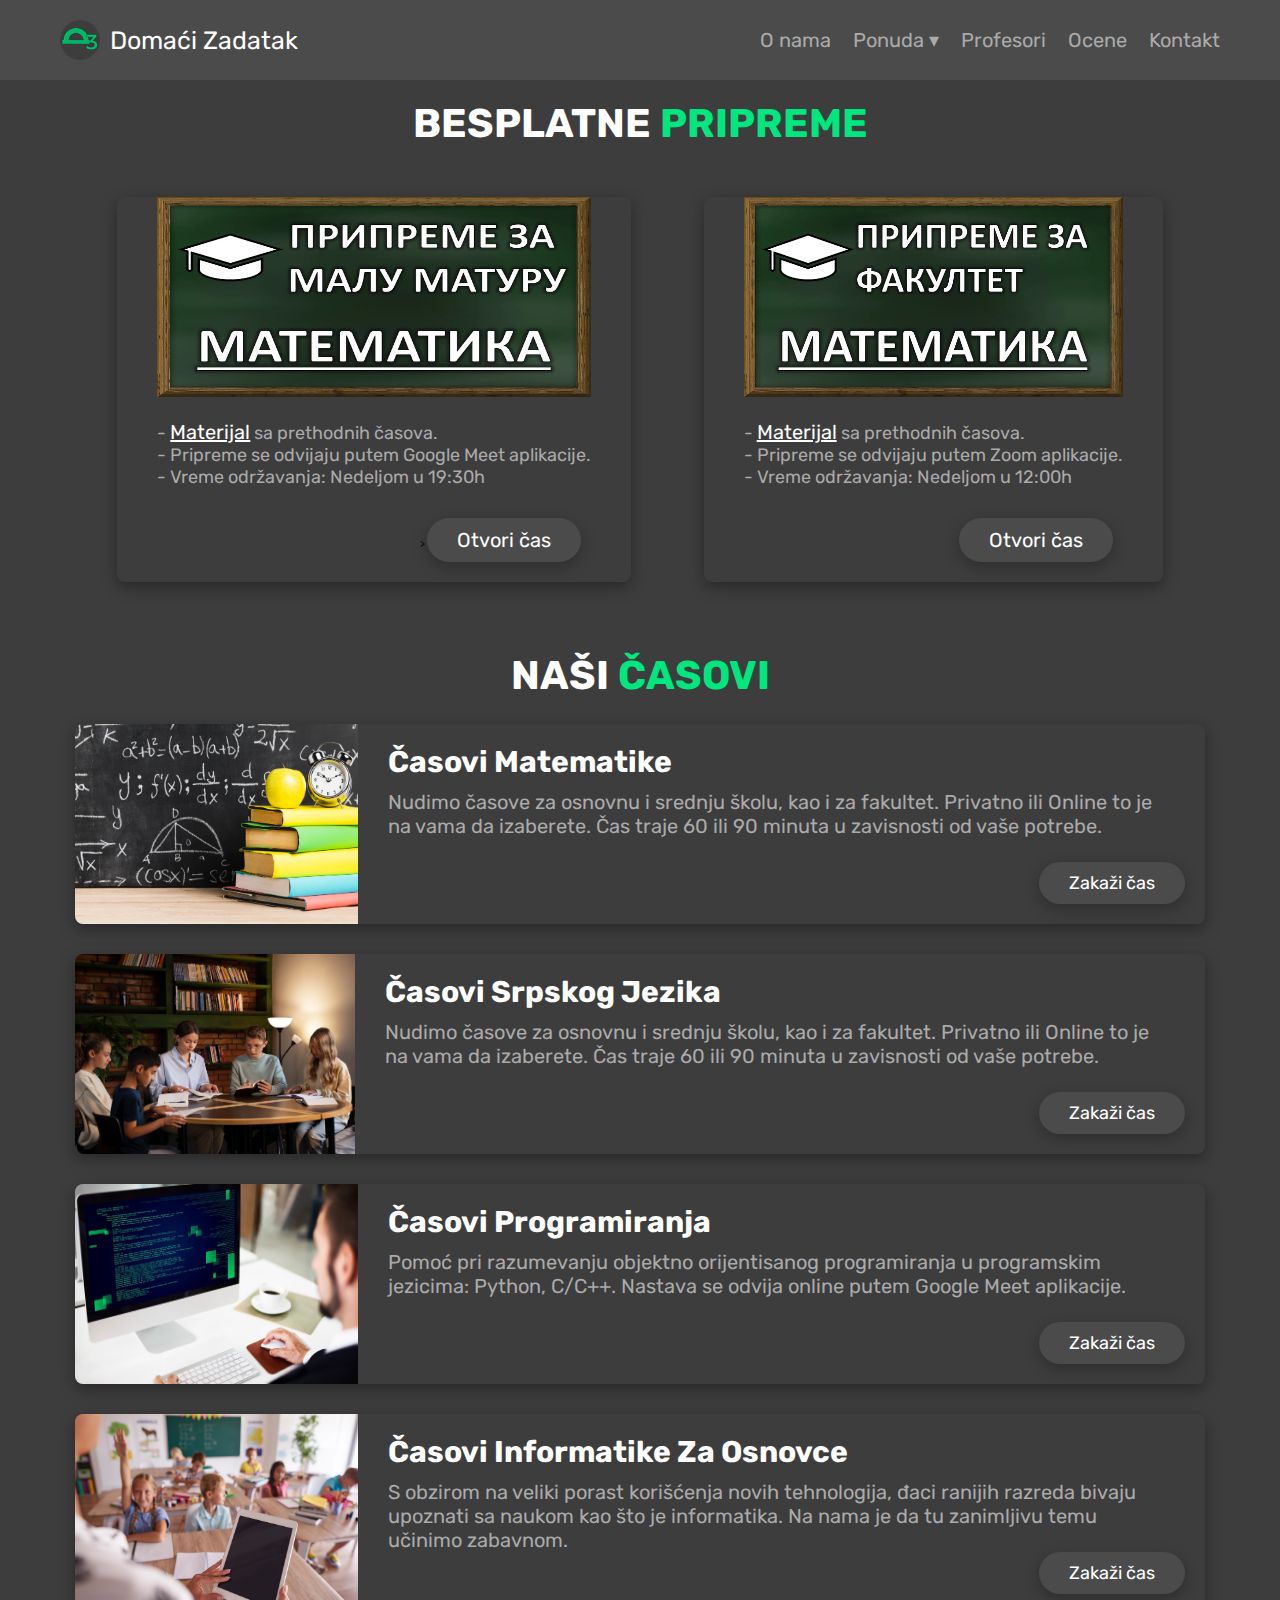
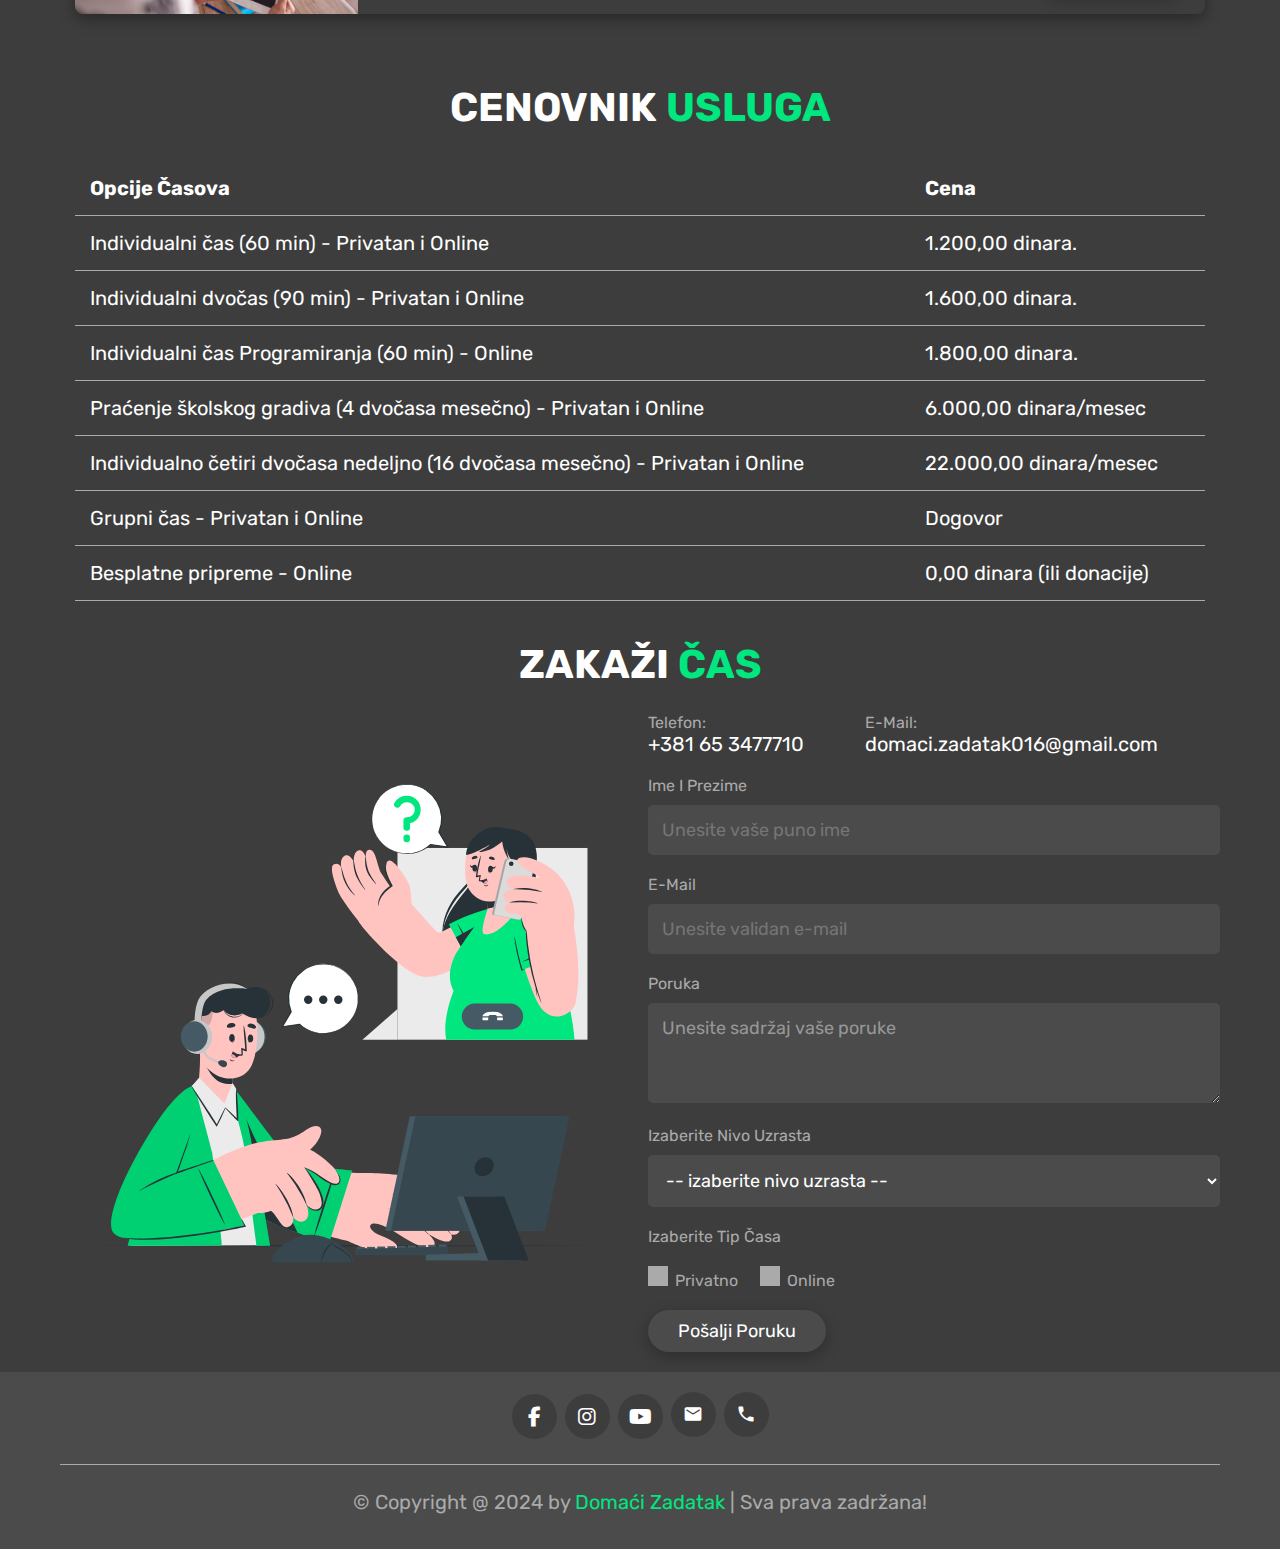
==== pages/courses.html @ 55e8c3d0 "css fixes" ====
<!DOCTYPE html>
<html lang="sr">
  <head>
    <meta http-equiv="X-UA-Compatible" content="IE=edge" />
    <meta charset="UTF-8" />
    <meta name="viewport" content="width=device-width, initial-scale=1.0" />
    <meta
      name="description"
      content="Internet stranica Domaci Zadatak za onlajn i privatne casove."
    />
    <title>Domaći Zadatak</title>

    <!-- swiper css link  -->
    <link
      rel="stylesheet"
      href="https://unpkg.com/swiper@8/swiper-bundle.min.css"
    />

    <!-- font awesome cdn link  -->
    <link
      rel="stylesheet"
      href="https://cdnjs.cloudflare.com/ajax/libs/font-awesome/6.1.1/css/all.min.css"
    />
    <link
      rel="stylesheet"
      href="https://fonts.googleapis.com/icon?family=Material+Icons"
    />

    <!-- custom css file link  -->
    <link rel="stylesheet" href="../css/style.css" />
    <link rel="stylesheet" href="../css/courses.css" />

    <link rel="icon" type="image/x-icon" href="../images/logo-small.png" />
    <link
      rel="shortcut icon"
      type="image/x-icon"
      href="../images/logo-small.png"
    />
    <!-- <meta name="google-site-verification" content="" /> -->
    <meta property="og:title" content="Domaci Zadatak" />
    <meta
      property="og:description"
      content="Internet stranica Domaci Zadatak za onlajn i privatne casove."
    />
    <meta property="og:image" content="../images/logo-small.png" />
    <meta property="og:type" content="website" />
  </head>
  <body>
    <!-- header section starts  -->

    <header class="header">
      <section class="flex">
        <a href="../index.html#home" class="logo-container">
          <img src="../images/logo-small.png" alt="logo" class="logo-image" />
          <span class="logo-text">Domaći Zadatak</span>
        </a>

        <nav class="navbar">
          <a href="../index.html#count">O nama</a>
          <div class="dropdown">
            <a href="javascript:void(0);" id="coursesDropdown" class="dropbtn"
              >Ponuda ▾</a
            >
            <div class="dropdown-content">
              <a href="#online-courses">Besplatne Pripreme</a>
              <a href="#classes">Časovi</a>
              <a href="#prices">Cenovnik</a>
              <a href="../index.html#courses">Usluge</a>
            </div>
          </div>
          <a href="../index.html#teachers">Profesori</a>
          <a href="../index.html#reviews">Ocene</a>
          <a href="#contact">Kontakt</a>
        </nav>

        <div id="menu-btn" class="fas fa-bars"></div>
      </section>
    </header>

    <!-- header section ends -->

    <section class="online-courses" id="online-courses">
      <h1 class="heading">besplatne <span>pripreme</span></h1>
      <div class="row">
        <div class="course">
          <img src="../images/MalaMatura-Matematika.webp" alt="Course 3" />
          <p class="course-description">
            -
            <a
              href="https://drive.google.com/drive/folders/1XejvyKMwtTOTBCeIyCP1ISAHvlrgRoYe"
              target="_blank"
              >Materijal</a
            >
            sa prethodnih časova.<br />
            - Pripreme se odvijaju putem Google Meet aplikacije. <br />
            - Vreme održavanja: Nedeljom u 19:30h
          </p>
          <div class="courseBtn">
            >
            <a
              href="https://meet.google.com/tkn-zvhr-byu"
              target="_blank"
              class="btn"
              >Otvori čas</a
            >
          </div>
        </div>
        <div class="course">
          <img src="../images/Prip-Mat.webp" alt="Course 2" />
          <p class="course-description">
            -
            <a
              href="https://drive.google.com/drive/folders/1qzrS9e7xkzWcD4H5pQMg1ieaDmD5D6mb?usp=sharing"
              target="_blank"
              >Materijal</a
            >
            sa prethodnih časova.<br />
            - Pripreme se odvijaju putem Zoom aplikacije. <br />
            - Vreme održavanja: Nedeljom u 12:00h
          </p>
          <div class="courseBtn">
            <a
              href="https://uni-wuppertal.zoom.us/j/63500427580?pwd=U01rUi9MU2dKeE5oNXMwUTlpMnFZQT09"
              target="_blank"
              class="btn"
              >Otvori čas</a
            >
          </div>
        </div>
      </div>
    </section>

    <!-- New section for classes with cards -->
    <section class="classes" id="classes">
      <h1 class="heading">Naši <span>Časovi</span></h1>

      <div class="card">
        <img src="../images/cas-matematika.webp" alt="Class Image 1" />
        <div class="card-content" id="cas-matematika">
          <h3>Časovi Matematike</h3>
          <p>
            Nudimo časove za osnovnu i srednju školu, kao i za fakultet.
            Privatno ili Online to je na vama da izaberete. Čas traje 60 ili 90
            minuta u zavisnosti od vaše potrebe.
          </p>
          <a href="#contact" class="btn">Zakaži čas</a>
        </div>
      </div>

      <div class="card">
        <img src="../images/cas-srpski.webp" alt="Class Image 2" />
        <div class="card-content" id="cas-srpski">
          <h3>Časovi Srpskog Jezika</h3>
          <p>
            Nudimo časove za osnovnu i srednju školu, kao i za fakultet.
            Privatno ili Online to je na vama da izaberete. Čas traje 60 ili 90
            minuta u zavisnosti od vaše potrebe.
          </p>
          <a href="#contact" class="btn">Zakaži čas</a>
        </div>
      </div>
      <div class="card">
        <img src="../images/cas-programiranje.webp" alt="Class Image 2" />
        <div class="card-content" id="cas-programiranje">
          <h3>Časovi Programiranja</h3>
          <p>
            Pomoć pri razumevanju objektno orijentisanog programiranja u
            programskim jezicima: Python, C/C++. Nastava se odvija online putem
            Google Meet aplikacije.
          </p>
          <a href="#contact" class="btn">Zakaži čas</a>
        </div>
      </div>
      <div class="card">
        <img src="../images/cas-informatika.webp" alt="Class Image 2" />
        <div class="card-content" id="cas-informatika">
          <h3>Časovi Informatike za osnovce</h3>
          <p>
            S obzirom na veliki porast korišćenja novih tehnologija, đaci
            ranijih razreda bivaju upoznati sa naukom kao što je informatika. Na
            nama je da tu zanimljivu temu učinimo zabavnom.
          </p>
          <a href="#contact" class="btn">Zakaži čas</a>
        </div>
      </div>
    </section>
    <!-- classes sections ends  -->

    <!-- pricess sections starts  -->
    <section class="prices" id="prices">
      <h1 class="heading">Cenovnik <span>Usluga</span></h1>
      <table class="price-table">
        <tr class="header-row">
          <th>Opcije Časova</th>
          <th>Cena</th>
        </tr>
        <tr>
          <td>Individualni čas (60 min) - Privatan i Online</td>
          <td>1.200,00 dinara.</td>
        </tr>
        <tr>
          <td>Individualni dvočas (90 min) - Privatan i Online</td>
          <td>1.600,00 dinara.</td>
        </tr>
        <tr>
          <td>Individualni čas Programiranja (60 min) - Online</td>
          <td>1.800,00 dinara.</td>
        </tr>
        <tr>
          <td>
            Praćenje školskog gradiva (4 dvočasa mesečno) - Privatan i Online
          </td>
          <td>6.000,00 dinara/mesec</td>
        </tr>
        <tr>
          <td>
            Individualno četiri dvočasa nedeljno (16 dvočasa mesečno) - Privatan
            i Online
          </td>
          <td>22.000,00 dinara/mesec</td>
        </tr>
        <tr>
          <td>Grupni čas - Privatan i Online</td>
          <td>Dogovor</td>
        </tr>
        <tr>
          <td>Besplatne pripreme - Online</td>
          <td>0,00 dinara (ili donacije)</td>
        </tr>
      </table>
    </section>
    <!-- pricess sections ends  -->

    <!-- contact section starts  -->
    <section class="contact" id="contact">
      <h1 class="heading">zakaži <span> čas</span></h1>

      <div class="row">
        <div class="image">
          <img src="../images/contact-img.svg" alt="" />
        </div>

        <form name="contact" method="POST" data-netlify="true" action="success">
          <div class="contact-info">
            <p class="contact-detail">Telefon: <span>+381 65 3477710</span></p>
            <p class="contact-detail">
              E-mail: <span>domaci.zadatak016@gmail.com</span>
            </p>
          </div>
          <input type="hidden" name="form-name" value="contact" />
          <span>Ime i Prezime</span>
          <input
            type="text"
            required
            placeholder="Unesite vaše puno ime"
            maxlength="50"
            name="name"
            class="box"
          />
          <span>E-mail</span>
          <input
            type="email"
            required
            placeholder="Unesite validan e-mail"
            maxlength="50"
            name="email"
            class="box"
          />
          <span>Poruka</span>
          <textarea
            name="message"
            required
            placeholder="Unesite sadržaj vaše poruke"
          ></textarea>
          <span>izaberite nivo uzrasta</span>
          <select name="courses" class="box" required>
            <option value="" disabled selected>
              -- izaberite nivo uzrasta --
            </option>
            <option value="osnovna škola">Osnovna Škola</option>
            <option value="srednja škola">Srednja Škola</option>
            <option value="fakultet">Fakultet</option>
          </select>
          <span>Izaberite tip časa</span>
          <div class="radio">
            <input type="radio" name="gender" value="male" id="male" />
            <label for="male">privatno</label>
            <input type="radio" name="gender" value="female" id="female" />
            <label for="female">online</label>
          </div>
          <input type="submit" value="Pošalji Poruku" class="btn" name="send" />
          <!-- <input type="hidden" name="form-name" value="contact"> -->
        </form>
      </div>
    </section>

    <!-- contact section ends -->

    <!-- footer section starts  -->

    <footer class="footer">
      <section>
        <div class="share">
          <a
            href="https://www.facebook.com/domaci.zadatak016"
            target="_blank"
            class="fab fa-facebook-f"
            title="Facebook"
          ></a>
          <a
            href="https://www.instagram.com/domaci.zadatak016/"
            target="_blank"
            class="fab fa-instagram"
            title="Instagram"
          ></a>
          <a
            href="https://www.youtube.com/channel/UCjykM4fRlxevw76npUvLxVQ"
            target="_blank"
            class="fab fa-youtube"
            title="YouTube"
          ></a>
          <a
            href="mailto:domaci.zadatak016@gmail.com"
            class="material-icons"
            title="Email"
            >mail</a
          >
          <a href="tel:+381653477710" class="material-icons" title="Phone"
            >phone</a
          >
        </div>

        <div class="credit">
          &copy; Copyright @ 2024 by <span>Domaći Zadatak</span> | Sva prava
          zadržana!
        </div>
        <a href="#" class="gotop"
          ><img src="../images/arrow-up.svg" alt=""
        /></a>
      </section>
    </footer>

    <!-- footer section ends -->

    <!-- swiper js link  -->
    <script src="https://unpkg.com/swiper@8/swiper-bundle.min.js"></script>

    <!-- custom js file link  -->
    <script src="../js/script.js"></script>
    <script>
      function submitForm(event) {
        // You can add any custom validation or handling here
        // Make sure to prevent the default form submission
        event.preventDefault();
        // The form will be submitted automatically by Netlify
      }
    </script>
  </body>
</html>
---- css/style.css ----
@import url("https://fonts.googleapis.com/css2?family=Rubik:wght@300;400;500;600&display=swap");

:root {
  --green: #00e77f;
  --white: #fff;
  --light-white: #aaa;
  --black: #3d3d3d;
  --light-bg: #4b4b4b;
}

* {
  font-family: "Rubik", sans-serif;
  margin: 0;
  padding: 0;
  box-sizing: border-box;
  outline: none;
  border: none;
  text-decoration: none;
  transition: 0.2s linear;
  text-transform: capitalize;
}

*::selection {
  background-color: var(--white);
  color: var(--black);
}

html {
  font-size: 62.5%;
  overflow-x: hidden;
  scroll-behavior: smooth;
  scroll-padding-top: 8rem;
}

::-webkit-scrollbar {
  height: 0.5rem;
  width: 1rem;
}

::-webkit-scrollbar-track {
  background-color: transparent;
}

::-webkit-scrollbar-thumb {
  background-color: var(--green);
  border-radius: 5rem;
}

body {
  background-color: var(--black);
}

section {
  max-width: 1200px;
  margin: 0 auto;
  padding: 2rem;
}

.btn {
  box-shadow: rgba(0, 0, 0, 0.25) 0px 5px 15px;

  display: inline-block;
  margin-top: 1rem;
  border-radius: 5rem;
  background-color: var(--light-bg);
  cursor: pointer;
  color: var(--white);
  font-size: 1.8rem;
  padding: 1rem 3rem;
  text-transform: none;
  /* text-decoration: underline; */
}

.btn:hover {
  background-color: var(--white);
  color: var(--black);
}

.heading {
  margin-bottom: 2.5rem;
  text-align: center;
  font-size: 4rem;
  color: var(--white);
  text-transform: uppercase;
}

.heading span {
  color: var(--green);
  text-transform: uppercase;
}

.header {
  position: fixed;
  top: 0;
  left: 0;
  right: 0;
  z-index: 1000;
  background-color: var(--light-bg);
}

.header .flex {
  position: relative;
  display: flex;
  align-items: center;
  justify-content: space-between;
}

.header .flex .logo {
  font-size: 2.5rem;
  color: var(--white);
}

.header .flex .navbar a {
  margin-left: 2rem;
  color: var(--light-white);
  font-size: 2rem;
  text-transform: none;
}

.header .flex .navbar a:hover {
  color: var(--green);
}

#menu-btn {
  cursor: pointer;
  color: var(--white);
  font-size: 2.5rem;
  display: none;
}

.home {
  margin-top: 6rem;
}

.home .row {
  display: flex;
  align-items: center;
  flex-wrap: wrap-reverse;
  gap: 1.5rem;
}

.home .row .content {
  flex: 1 1 40rem;
  text-align: center;
}

.home .row .image {
  flex: 1 1 40rem;
}

.home .row .image img {
  width: 100%;
}

.home .row .content h3 {
  margin-bottom: 1rem;
  font-size: 8rem;
  color: var(--white);
  line-height: 1;
  text-transform: none;
}

.home .row .content h3 span {
  color: var(--green);
  font-size: 6rem;
  display: block;
  text-transform: none;
}
.home .row .contact a {
  text-transform: none;
}

.count .box-container {
  display: grid;
  grid-template-columns: repeat(auto-fit, minmax(27rem, 1fr));
  gap: 1.5rem;
  align-items: flex-start;
}

.count .box-container .box {
  background-color: var(--light-bg);
  border-radius: 0.5rem;
  padding: 2rem;
  display: flex;
  align-items: center;
  justify-content: center;
  gap: 2.5rem;
}

.count .box-container .box i {
  font-size: 5rem;
  color: var(--green);
}

.count .box-container .box .content h3 {
  font-size: 2rem;
  color: var(--white);
  margin-bottom: 0.5rem;
}

.count .box-container .box .content p {
  font-size: 1.6rem;
  color: var(--light-white);
}

.about .row {
  display: flex;
  align-items: center;
  gap: 1.5rem;
  flex-wrap: wrap;
}

.about .row .image {
  flex: 1 1 40rem;
}

.about .row .image img {
  width: 100%;
}

.about .row .content {
  text-align: left;
  flex: 1 1 40rem;
}

.about .row .content h3 {
  font-size: 3.5rem;
  color: var(--white);
  /* color: #00E77F; */
  text-transform: none;
}

.about .row .content p {
  padding: 1rem 0;
  line-height: 2;
  font-size: 1.8rem;
  color: var(--light-white);
  /* color: white; */
  text-transform: none;
  text-align: justify;
}

.courses .slide {
  background-color: var(--light-bg);
  border-radius: 0.5rem;
  text-align: center;
  padding: 2rem;
  margin-bottom: 4rem;
  user-select: none;
}

.courses .slide img {
  height: 25rem;
  width: 100%;
}

.courses .slide h3 {
  margin: 1.5rem 0;
  font-size: 2rem;
  color: var(--white);
  text-decoration: underline;
}
.courses .slide h3 a {
  color: white;
}
.courses .slide p {
  line-height: 2;
  font-size: 1.6rem;
  color: var(--light-white);
  text-transform: none;
}

.swiper-pagination-bullet {
  background-color: var(--white);
}

.swiper-pagination-bullet-active {
  background-color: var(--green);
}
[role="group"] {
  height: auto;
}
.teachers .slide {
  position: relative;
  overflow: hidden;
  margin-bottom: 4rem;
  user-select: none;
}

.teachers .slide img {
  height: 100%;
  width: 100%;
  object-fit: cover;
  border-radius: 0.5rem;
}

.teachers .slide h3 {
  margin-top: 1.5rem;
  font-size: 2rem;
  text-align: center;
  color: var(--white);
}

.teachers .slide .share {
  position: absolute;
  top: 1rem;
  left: -10rem;
}

.teachers .slide:hover .share {
  left: 2rem;
}

.teachers .slide .share a {
  display: block;
  margin-top: 1rem;
  height: 4.5rem;
  width: 4.5rem;
  line-height: 4.5rem;
  border-radius: 0.5rem;
  background-color: var(--white);
  color: var(--black);
  text-align: center;
  font-size: 2rem;
}

.teachers .slide .share a:hover {
  background-color: var(--green);
  color: var(--white);
}

.reviews-slider .slide {
  border-radius: 0.5rem;
  background-color: var(--light-bg);
  padding: 2rem;
  margin-bottom: 4rem;
  user-select: none;
}

.reviews-slider .slide p {
  line-height: 2;
  font-size: 1.6rem;
  color: var(--light-white);
  text-transform: none;
  height: 150px;
}

.reviews-slider .slide .user {
  display: flex;
  align-items: center;
  gap: 1.5rem;
  margin-top: 1.5rem;
}

.reviews-slider .slide .user img {
  height: 7rem;
  width: 7rem;
  border-radius: 50%;
  object-fit: cover;
}

.reviews-slider .slide .user h3 {
  font-size: 2rem;
  color: var(--white);
  margin-bottom: 0.7rem;
}

.reviews-slider .slide .user .stars i {
  font-size: 1.5rem;
  color: var(--green);
}

.contact .row {
  display: flex;
  align-items: center;
  flex-wrap: wrap;
  gap: 1.5rem;
}
.contact .row .image {
  flex: 1 1 40rem;
}
.contact .row .image img {
  width: 100%;
}
.contact .row form {
  flex: 1 1 40rem;
}
.contact .row form .box {
  width: 100%;
  margin-top: 1rem;
  margin-bottom: 2rem;
  border-radius: 0.5rem;
  background-color: var(--light-bg);
  font-size: 1.8rem;
  color: var(--white);
  padding: 1.4rem;
  text-transform: none;
}
.contact .row form textarea {
  width: 100%;
  margin-top: 1rem;
  margin-bottom: 2rem;
  border-radius: 0.5rem;
  background-color: var(--light-bg);
  font-size: 1.8rem;
  color: var(--white);
  padding: 1.4rem;
  text-transform: none;
  resize: vertical; /* Allow vertical resizing */
  min-height: 100px; /* Set a minimum height */
}
.contact .row form textarea::placeholder {
  color: var(--light-white);
  opacity: 0.8;
}
.contact .row form span {
  font-size: 1.6rem;
  color: var(--light-white);
}
.contact .row form .radio {
  margin-top: 2rem;
  margin-bottom: 1rem;
}
.contact .row form .radio label {
  font-size: 1.6rem;
  color: var(--light-white);
  margin-left: 0.5rem;
  cursor: pointer;
}
.contact .row form .radio #female {
  margin-left: 2rem;
}
.contact .row form .radio input {
  appearance: none;
  height: 2rem;
  width: 2rem;
  background-color: var(--light-white);
  cursor: pointer;
}
.contact .row form .radio input:checked {
  background-color: var(--green);
  border-radius: 5rem;
}
.contact .row form .radio #male:checked ~ label[for="male"] {
  color: var(--green);
}
.contact .row form .radio #female:checked ~ label[for="female"] {
  color: var(--green);
}

.contact .contact-info {
  display: flex;
  padding-bottom: 20px;
}
.contact .contact-info p {
  flex: 1 1 auto;
  margin: 0;
  color: var(--light-white);
  font-size: 1.6rem;
}
.contact .contact-info p span {
  display: block;
  text-transform: none;
  color: white;
  font-size: 2rem;
}

.dropdown {
  display: inline-block;
  position: relative;
}

.dropdown-content {
  display: none;
  position: absolute;
  min-width: 244px;
  box-shadow: 0px 8px 16px 0px rgba(0, 0, 0, 0.2);
  z-index: 10;
  background-color: var(--light-bg);
  bottom: -219px;
}
.dropdown-content a {
  color: black;
  padding: 12px 16px;
  text-decoration: none;
  display: block;
}
.dropdown:hover .dropdown-content {
  display: block;
}
.dropdown-content a:hover {
  background-color: #f1f1f1;
}

.logo-container {
  display: flex;
  align-items: center;
}

.logo-image {
  width: 40px;
  height: 40px;
  margin-right: 10px;
}

.logo-text {
  font-size: 2.5rem;
  color: var(--white);
  text-decoration: none;
}

.footer {
  background-color: var(--light-bg);
  text-align: center;
}

.footer .share a {
  margin: 0 0.3rem;
  height: 4.5rem;
  width: 4.5rem;
  line-height: 4.5rem;
  border-radius: 50%;
  font-size: 2rem;
  color: var(--white);
  background-color: var(--black);
}

.footer .share a:hover {
  background-color: var(--green);
}

.footer .credit {
  margin-top: 2.5rem;
  padding: 1.5rem;
  padding-top: 2.5rem;
  border-top: 0.1rem solid var(--light-white);
  font-size: 2rem;
  color: var(--light-white);
  text-transform: none;
}

.footer .credit span {
  color: var(--green);
}

.gotop {
  position: fixed;
  bottom: 24px;
  right: 10px;
  height: 4rem;
  width: 4rem;
  line-height: 1.9rem;
  border-radius: 5rem;
  background-color: var(--light-bg);
  text-align: center;
  display: none;
}
.gotop img {
  height: 3.5rem;
  width: 3rem;
  object-fit: cover;
  filter: invert(1);
}
.gotop.active {
  display: block;
}
.gotop:hover {
  background-color: var(--black);
  color: var(--white);
}

.thank-you {
  text-align: center;
  text-transform: none;
}

.thank-you h1 {
  margin-top: 100px;
  font-size: 5em;
  color: white;
}
.thank-you p {
  margin-bottom: 50px;
  font-size: 3em;
  color: var(--light-white);
  text-transform: none;
}

.thank-you .btn a {
  display: inline-block;
  text-decoration: underline;
  border-radius: 5px;
  font-size: 3rem;
  text-align: center;
  /* Additional styles for the button if necessary */
}
@media screen and (max-width: 1024px) {
  .reviews-slider .slide p {
    height: 150px;
  }
  .teachers .swiper-pagination {
    display: block;
  }
  .header .flex .navbar {
    position: absolute;
    top: 0;
    left: 0;
    right: 0;
    background-color: var(--light-bg);
  }
  .header .flex .navbar.active {
    clip-path: polygon(0 0, 100% 0, 100% 100%, 0 100%);
  }
  .header .flex .navbar a {
    display: block;
    margin: 1rem 2rem;
  }
}
.dropdown-content a {
  margin-left: 0 !important;
}

/* media queries  */

@media (max-width: 991px) {
  html {
    font-size: 55%;
  }

  .home .row .content h3 {
    font-size: 8rem;
  }
}

@media (max-width: 768px) {
  .reviews-slider .slide p {
    height: 110px;
  }
  #menu-btn {
    display: inline-block;
  }

  #menu-btn.fa-times {
    transform: rotate(180deg);
  }

  .header .flex .navbar {
    position: absolute;
    top: 99%;
    left: 0;
    right: 0;
    border-top: 0.1rem solid var(--light-white);
    border-bottom: 0.1rem solid var(--light-white);
    background-color: var(--light-bg);
    clip-path: polygon(0 0, 100% 0, 100% 0, 0 0);
  }

  .header .flex .navbar.active {
    clip-path: polygon(0 0, 100% 0, 100% 100%, 0 100%);
  }

  /* .header .flex .navbar a{
      display: block;
      margin:2rem;
   } */
  .header .flex .navbar a {
    display: block;
    margin: 1rem 2rem;
  }
  .home .row .content h3 {
    font-size: 6rem;
  }
  .home .row .content h3 span {
    font-size: 5rem;
  }
  .contact .contact-info p span {
    font-size: 1.6rem;
  }
  .gotop {
    position: fixed;
    bottom: 20px;
    right: 10px;
    height: 2rem;
    width: 2rem;
    line-height: 1.9rem;
    border-radius: 5rem;
    background-color: var(--light-bg);
    text-align: center;
    display: none;
  }
  .gotop img {
    height: 1.5rem;
    width: 1rem;
    object-fit: cover;
    filter: invert(1);
  }
}

@media (max-width: 450px) {
  .reviews-slider .slide p {
    height: 90px;
  }
  html {
    font-size: 50%;
  }

  .home .row .content h3 {
    font-size: 5rem;
  }

  .heading {
    font-size: 3rem;
  }
}
---- css/courses.css ----
/* online courses section styles */
.online-courses {
  padding-top: 100px;
  padding-left: 20px;
  padding-right: 20px;
}

.online-courses .heading {
  text-align: center;
  margin-bottom: 50px;
}

.online-courses .row {
  justify-content: space-evenly;
  display: flex;
  align-items: center;
  gap: 1.5rem;
  flex-wrap: wrap-reverse;
}

.online-courses .course {
  margin-bottom: 30px;
  padding-left: 40px;
  padding-right: 40px;
  box-shadow: rgba(0, 0, 0, 0.35) 0px 5px 15px;
  border-radius: 8px;
  overflow: hidden;
  background-color: var(--black);
  text-align: center;
}
.online-courses .course .courseBtn {
  width: 100%;
  text-align: right;
  padding-right: 10px;
  margin-bottom: 10px;
}
.online-courses .course .courseBtn a {
  box-shadow: rgba(0, 0, 0, 0.25) 0px 5px 15px;
}

/* .online-courses .course h3{
   margin-bottom: 1rem;
   margin-top: 1rem;
   font-size: 3.5rem;
   color:var(--white);
   line-height: 1;
   text-transform: none;
   text-align: center;
}
.online-courses .course h3 span{
   display: block;
   color:var(--green);
   text-transform: none;
} */
.online-courses .course img {
  width: 100%;
  height: 200px;
}

.online-courses .course p {
  margin-top: 20px;
  margin-bottom: 20px;
  margin-left: 0;
  margin-right: 0;
  font-size: 1.8rem;
  text-align: left;
  color: var(--light-white);
  text-transform: none;
}
.online-courses .course p a {
  text-decoration: underline;
  color: white;
}
.online-courses .course a {
  margin-bottom: 10px;
  font-size: 2rem;
}

.classes {
  padding-top: 2rem;
  padding-left: 35px;
  padding-right: 35px;
}
.classes .card {
  display: flex;
  margin-bottom: 30px;
  box-shadow: rgba(0, 0, 0, 0.35) 0px 5px 15px;
  border-radius: 8px;
  overflow: hidden;
  background-color: var(--black);
  position: relative;
}
.classes img {
  width: 25%;
  height: 200px;
}
.classes .card-content {
  padding: 20px;
  display: flex;
  flex-direction: column;
  justify-content: space-between;
}
.classes .card-content h3 {
  color: var(--white);
  font-size: 3rem;
  margin-left: 1rem;
}
.classes .card-content p {
  margin-top: 10px;
  margin-right: 1rem;
  margin-left: 1rem;
  color: var(--light-white);
  font-size: 2rem;
  text-align: left;
  text-transform: none;
}
.classes .card-content .btn {
  box-shadow: rgba(0, 0, 0, 0.25) 0px 5px 15px;
  margin-top: auto; /* Adjust this line to make the button appear at the bottom */
  align-self: flex-end;
}

/* Styles for the new prices section */
.prices {
  padding-top: 2rem;
  padding-left: 35px;
  padding-right: 35px;
}
.price-table {
  font-size: 14px;
  width: 100%;
  border-collapse: collapse;
  margin-top: 30px;
  font-size: 2rem;
}
.price-table th {
  padding: 15px;
  color: var(--white);
  background-color: var(--black);
  text-align: left;
  text-transform: none;
}
.price-table tr {
  border-bottom: 1px solid var(--light-white);
  text-transform: none;
  text-transform: none;
}
.price-table td {
  padding: 15px;
  color: var(--white);
  text-align: left;
  text-transform: none;
}
.price-table td:nth-child(odd) {
  background-color: var(--black);
}
@media (max-width: 480px) {
  p {
    font-size: 14px !important;
  }
  .classes .card {
    display: block;
  }
  .classes .card img {
    width: 100%;
  }
  .classes .card .card-content {
    margin-top: 20px;
  }
  .classes .card .card-content p {
    margin-bottom: 12px;
  }
  .online-courses .row .course {
    padding: 0px;
    width: 100%;
  }
  .online-courses .row .course img {
    width: 100%;
  }
  .online-courses .row .course .course-description {
    padding: 0px 20px;
  }
}

/* Media query for responsiveness */
@media (max-width: 768px) {
  .online-courses .course {
    width: 90%;
  }
  .online-courses .course img {
    width: 400px;
  }
}
//Media query for phones
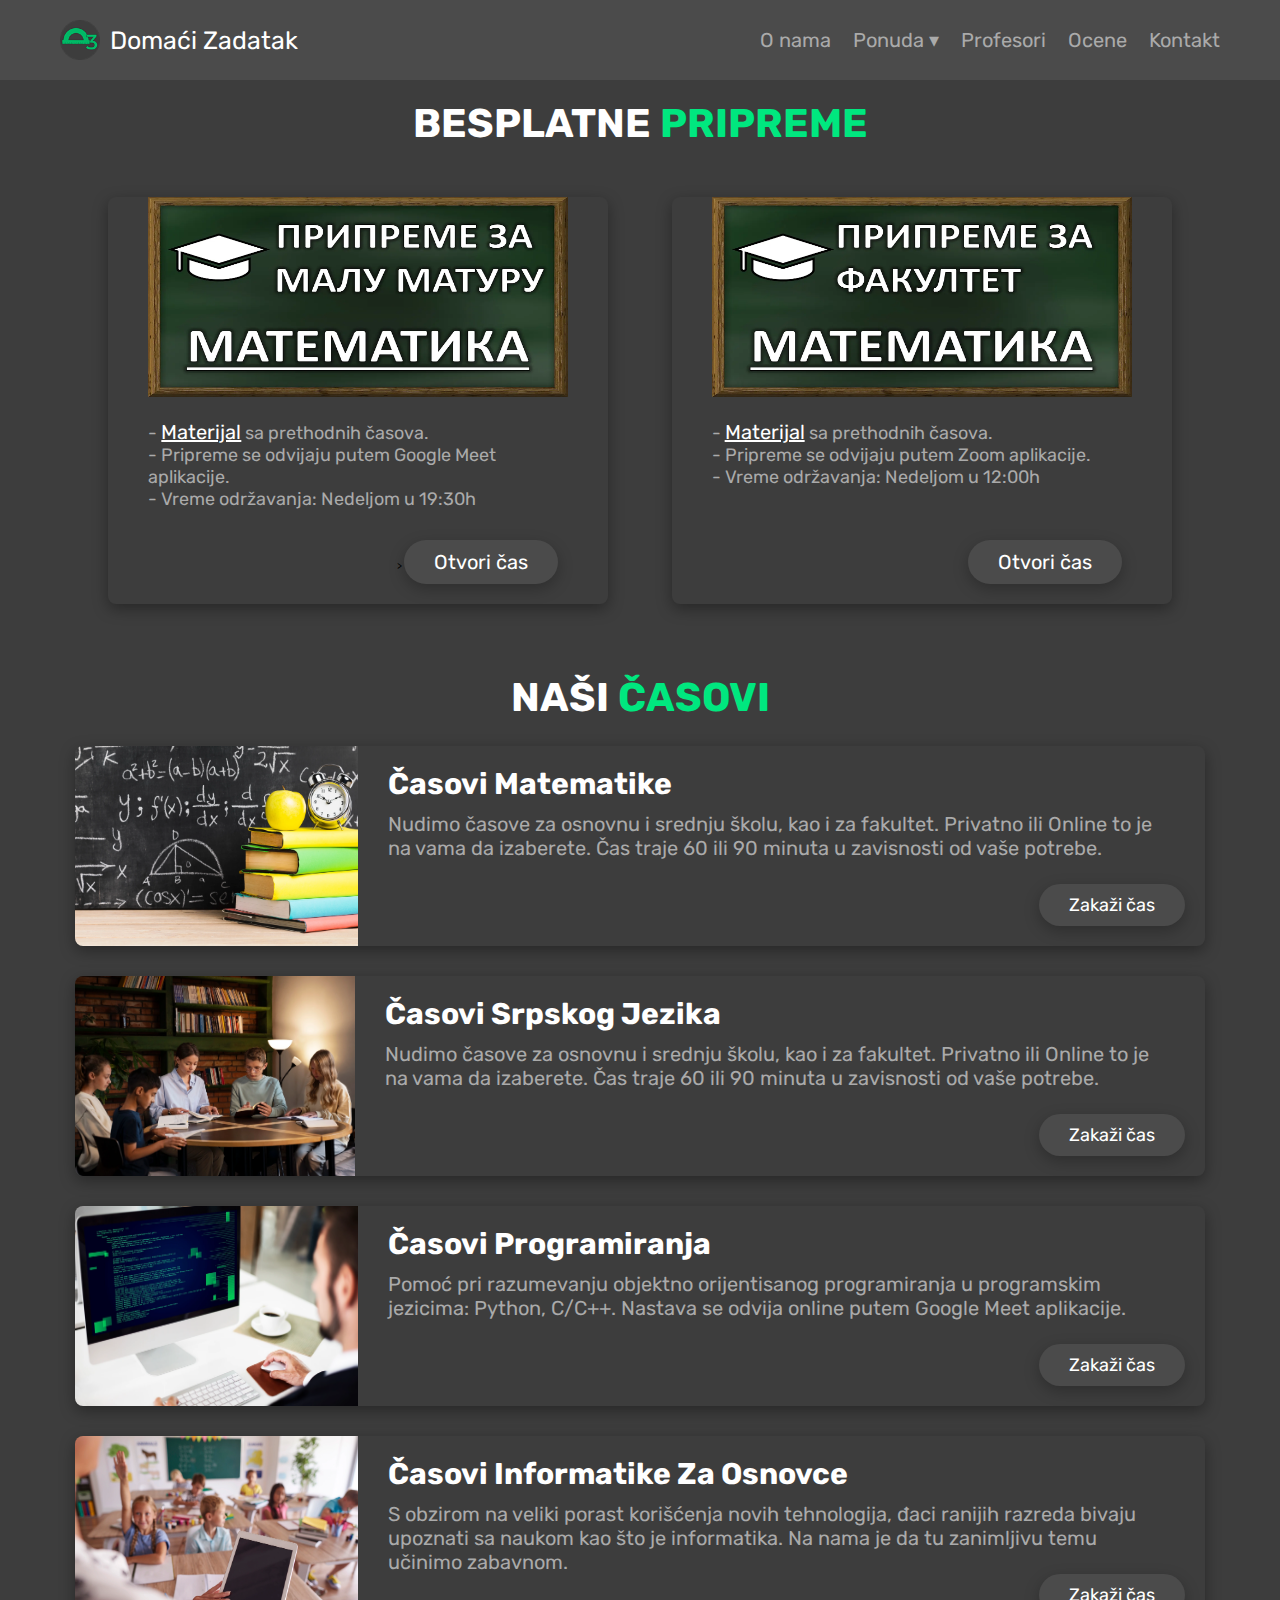
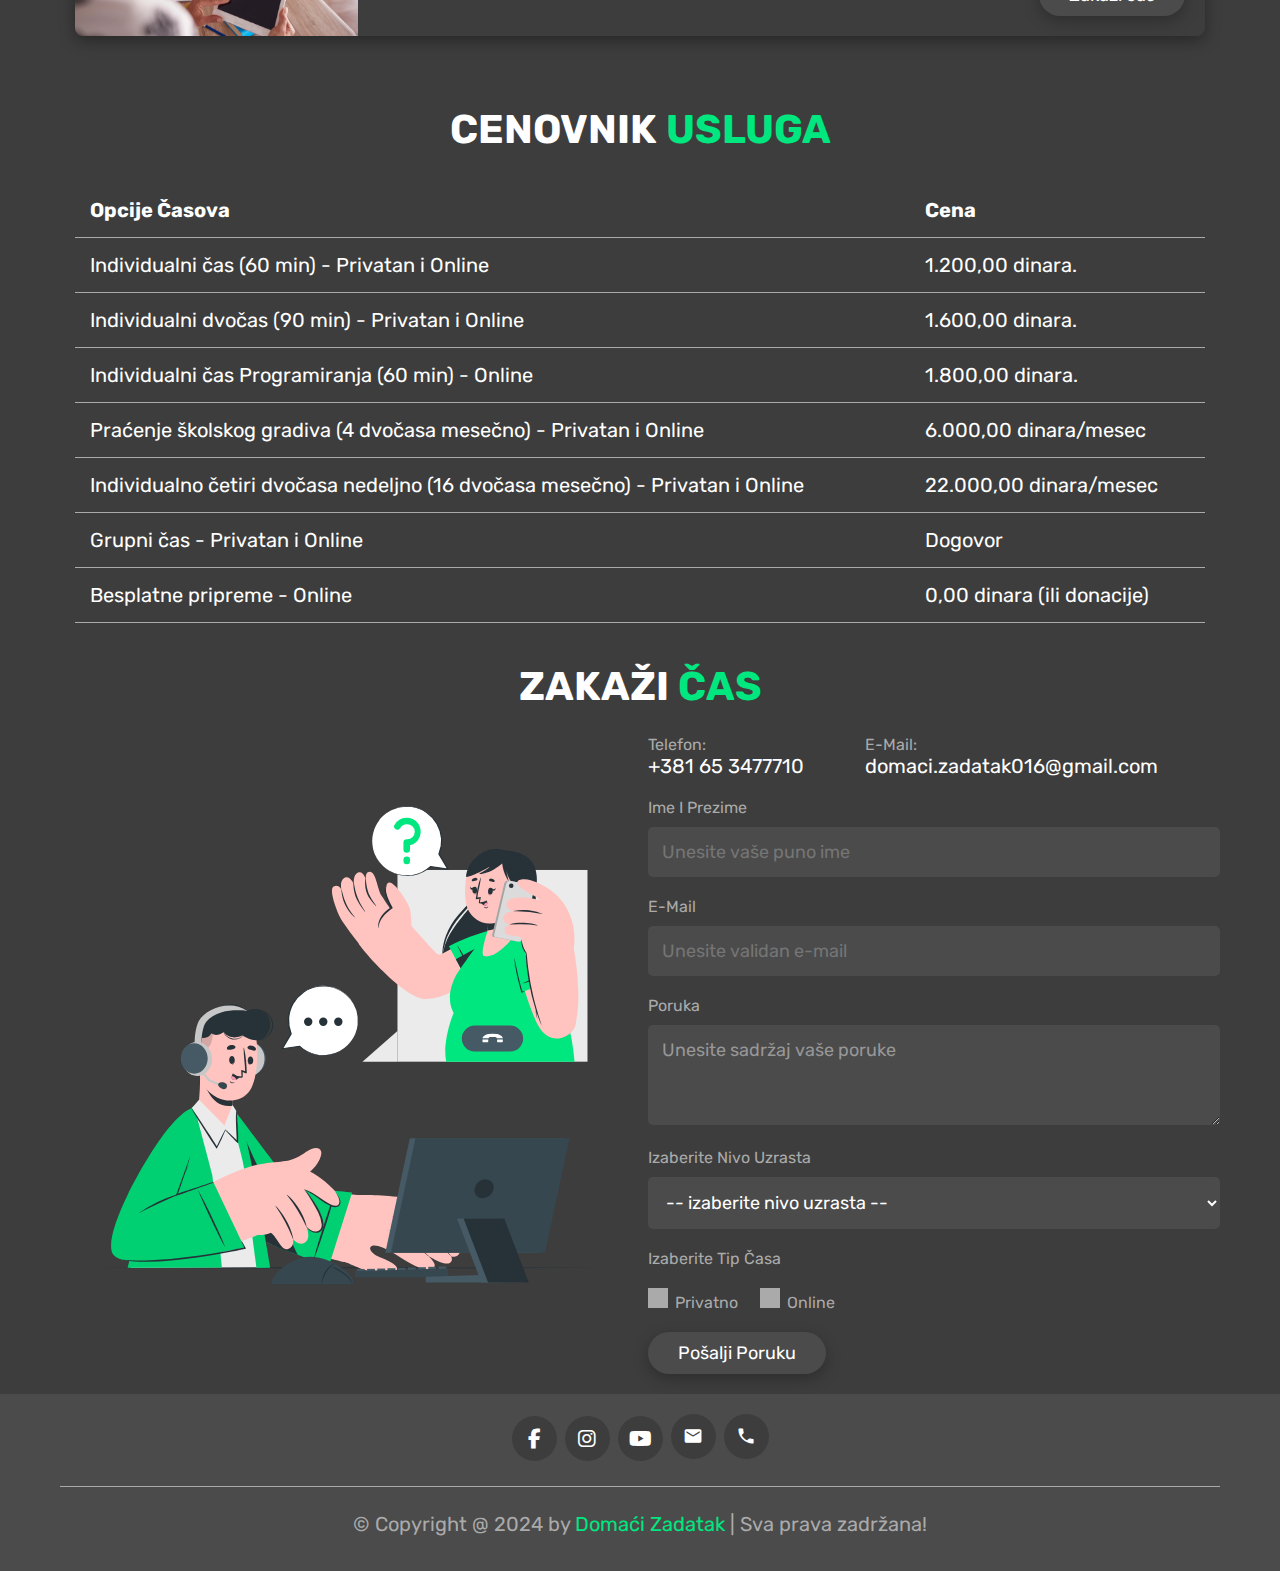
==== commit 8729f7b4: "metatags updated. Srpski jezik commented out" ====
--- a/pages/courses.html
+++ b/pages/courses.html
@@ -6,8 +6,9 @@
     <meta name="viewport" content="width=device-width, initial-scale=1.0" />
     <meta
       name="description"
-      content="Internet stranica Domaci Zadatak za onlajn i privatne casove."
-    />
+      content="Privatni časovi matematike online i uživo - Domaći Zadatak."
+    />
+    <meta name="author" content="Domaci Zadatak" />
     <title>Domaći Zadatak</title>
 
     <!-- swiper css link  -->
@@ -37,10 +38,10 @@
       href="../images/logo-small.png"
     />
     <!-- <meta name="google-site-verification" content="" /> -->
-    <meta property="og:title" content="Domaci Zadatak" />
+    <meta property="og:title" content="Privatni časovi matematike - Domaći Zadatak" />
     <meta
       property="og:description"
-      content="Internet stranica Domaci Zadatak za onlajn i privatne casove."
+      content="Pružamo privatne časove matematike online i uživo. Posetite Domaći Zadatak za kvalitetnu nastavu."
     />
     <meta property="og:image" content="../images/logo-small.png" />
     <meta property="og:type" content="website" />
--- a/css/style.css
+++ b/css/style.css
@@ -477,7 +477,7 @@
   box-shadow: 0px 8px 16px 0px rgba(0, 0, 0, 0.2);
   z-index: 10;
   background-color: var(--light-bg);
-  bottom: -219px;
+  bottom: -192px;
 }
 .dropdown-content a {
   color: black;
--- a/css/courses.css
+++ b/css/courses.css
@@ -19,6 +19,7 @@
 }
 
 .online-courses .course {
+  width: 500px;
   margin-bottom: 30px;
   padding-left: 40px;
   padding-right: 40px;
@@ -58,6 +59,7 @@
 }
 
 .online-courses .course p {
+  height: 90px;
   margin-top: 20px;
   margin-bottom: 20px;
   margin-left: 0;
@@ -154,7 +156,27 @@
 .price-table td:nth-child(odd) {
   background-color: var(--black);
 }
+/* Media query for responsiveness */
+@media (max-width: 1024px) {
+  .online-courses .course p {
+    height: 80px;
+  }
+}
+@media (max-width: 768px) {
+  .online-courses .course p {
+    height: 60px;
+  }
+  .online-courses .course {
+    width: 90%;
+  }
+  .online-courses .course img {
+    width: 400px;
+  }
+}
 @media (max-width: 480px) {
+  .online-courses .course p {
+    height: 50px;
+  }
   p {
     font-size: 14px !important;
   }
@@ -180,15 +202,4 @@
   .online-courses .row .course .course-description {
     padding: 0px 20px;
   }
-}
-
-/* Media query for responsiveness */
-@media (max-width: 768px) {
-  .online-courses .course {
-    width: 90%;
-  }
-  .online-courses .course img {
-    width: 400px;
-  }
-}
-//Media query for phones
+}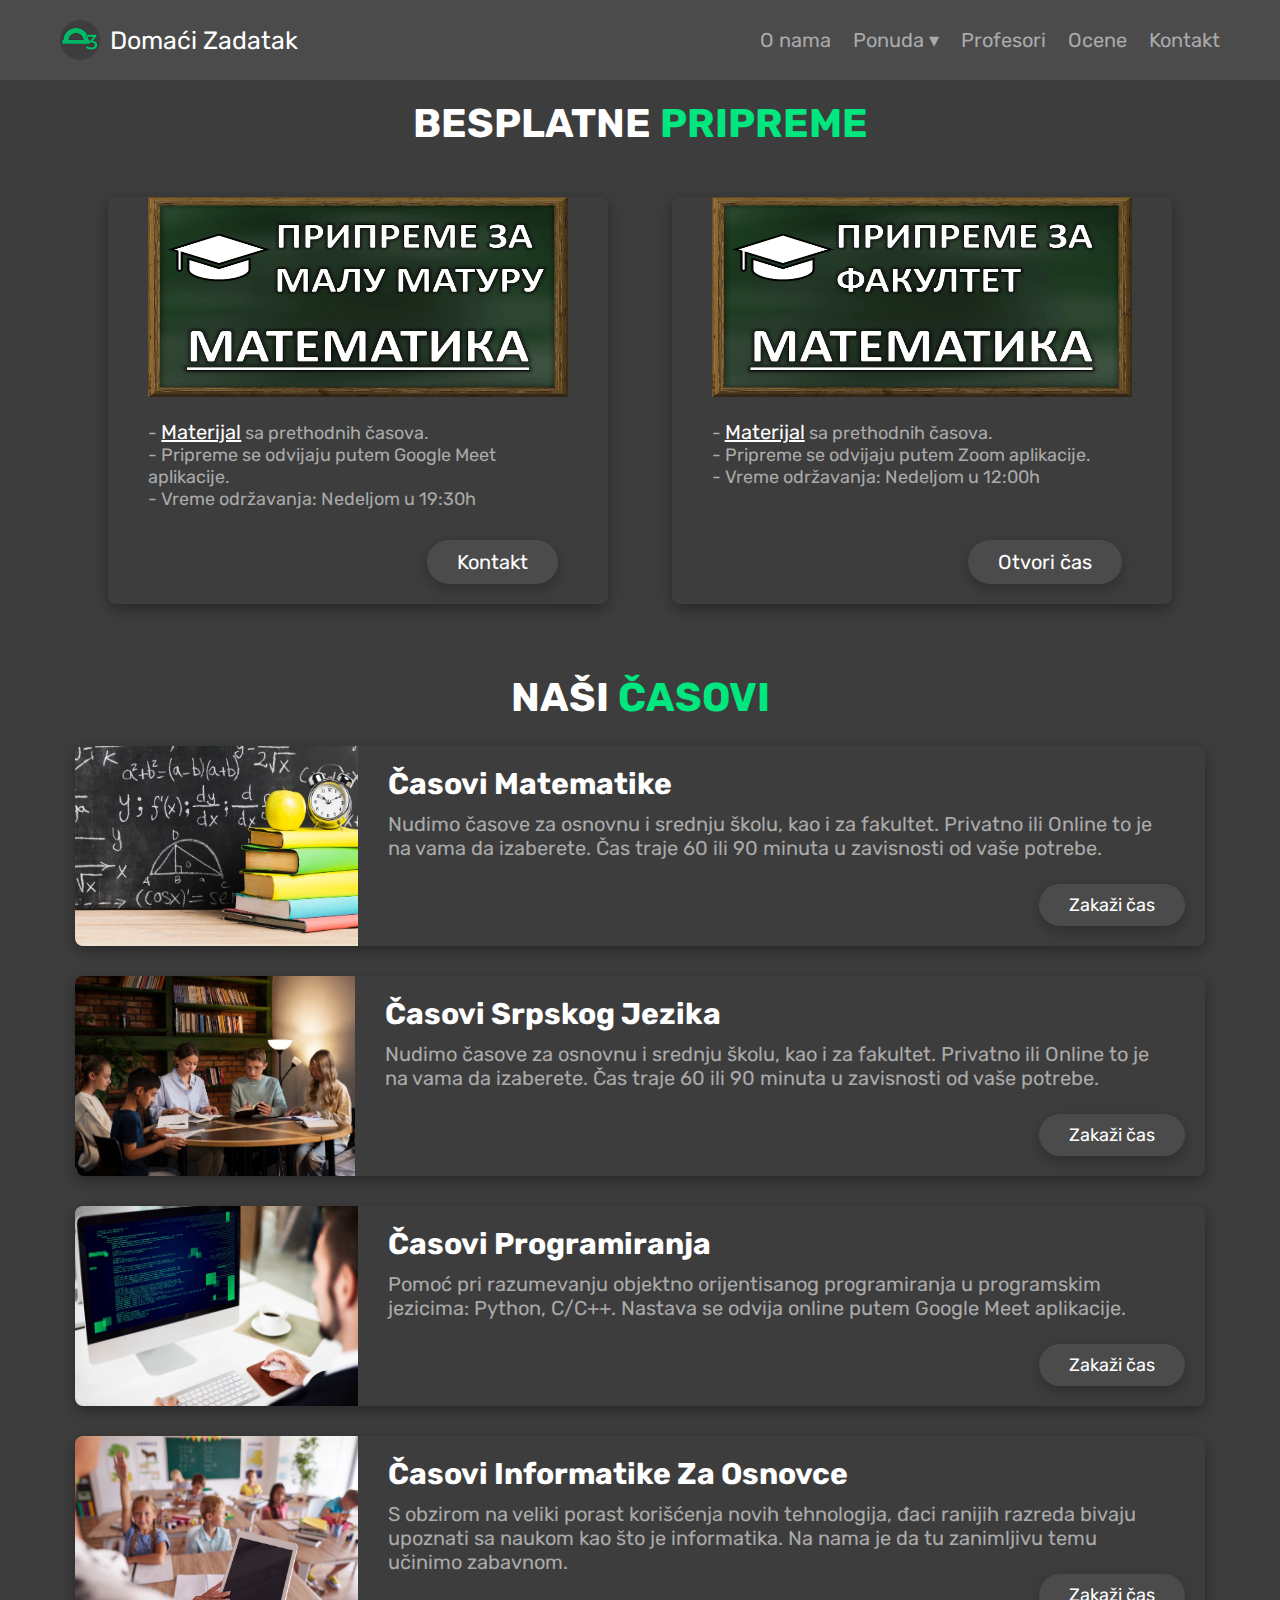
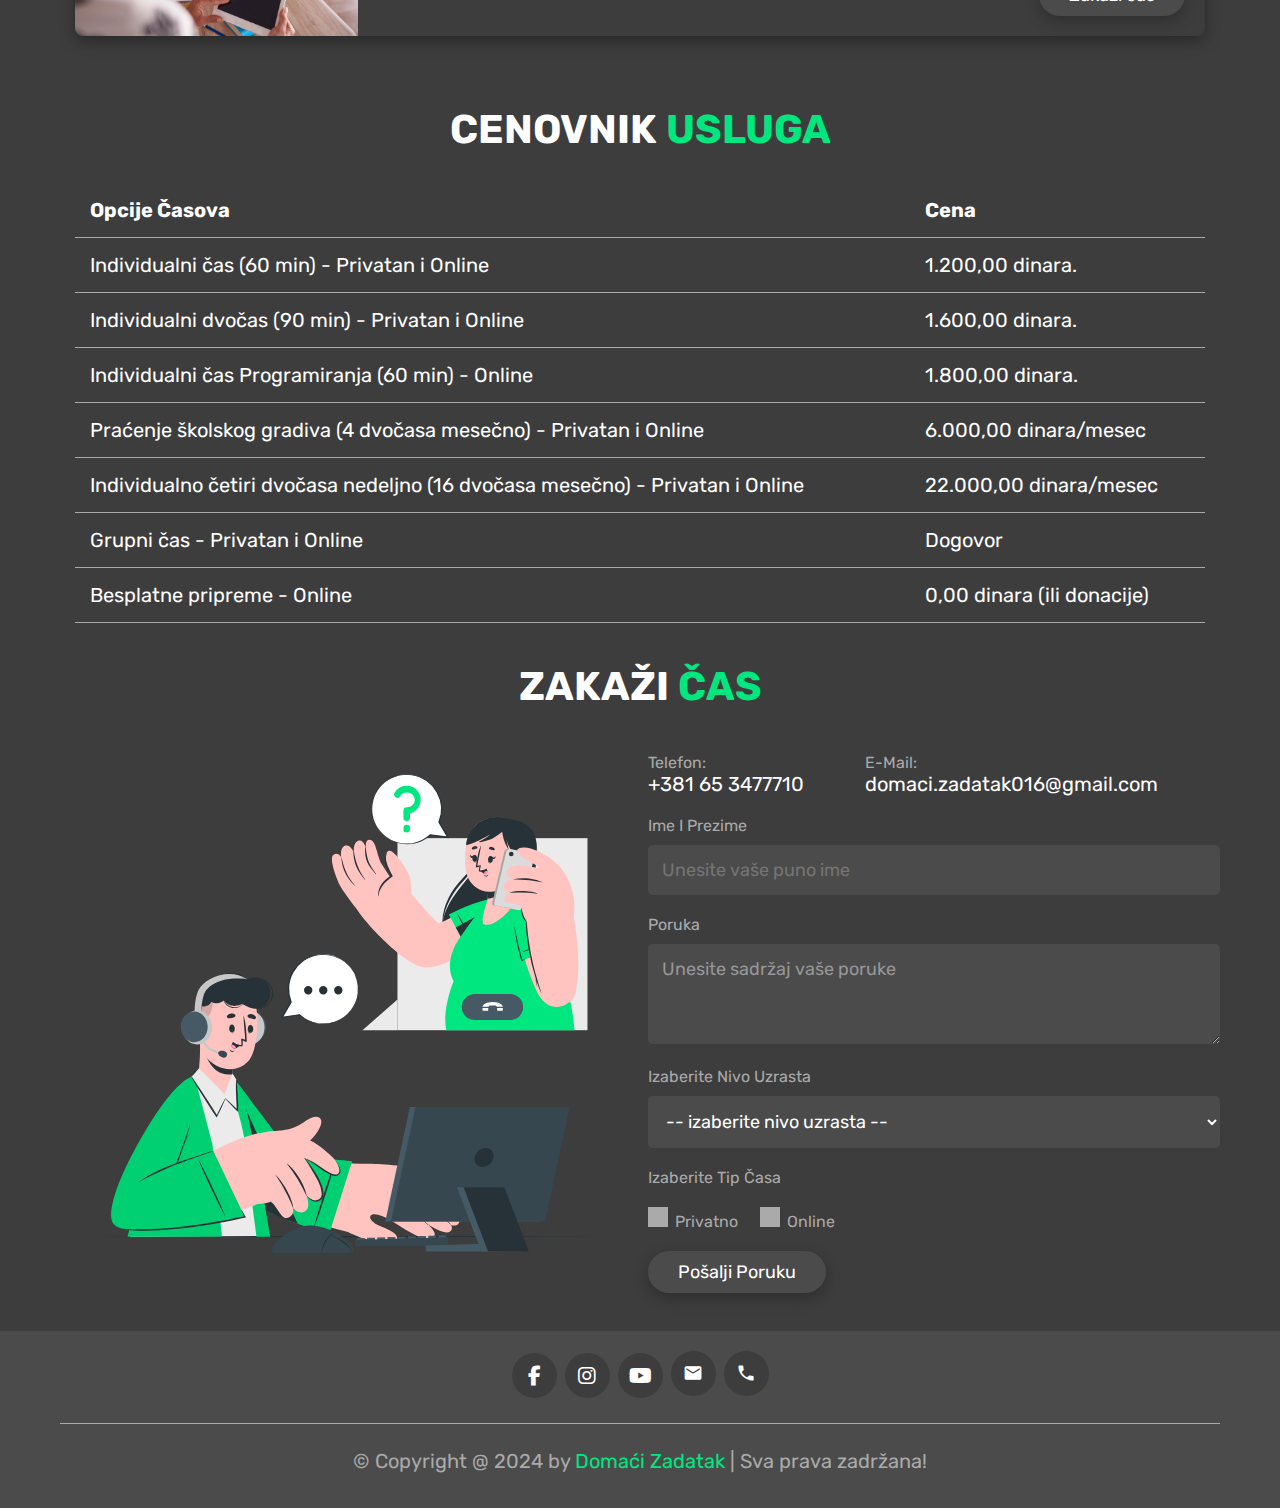
==== commit 6ea07541: "Minor changes" ====
--- a/pages/courses.html
+++ b/pages/courses.html
@@ -38,7 +38,10 @@
       href="../images/logo-small.png"
     />
     <!-- <meta name="google-site-verification" content="" /> -->
-    <meta property="og:title" content="Privatni časovi matematike - Domaći Zadatak" />
+    <meta
+      property="og:title"
+      content="Privatni časovi matematike - Domaći Zadatak"
+    />
     <meta
       property="og:description"
       content="Pružamo privatne časove matematike online i uživo. Posetite Domaći Zadatak za kvalitetnu nastavu."
@@ -55,14 +58,13 @@
           <img src="../images/logo-small.png" alt="logo" class="logo-image" />
           <span class="logo-text">Domaći Zadatak</span>
         </a>
-
         <nav class="navbar">
-          <a href="../index.html#count">O nama</a>
+          <a href="../index.html">O nama</a>
           <div class="dropdown">
             <a href="javascript:void(0);" id="coursesDropdown" class="dropbtn"
               >Ponuda ▾</a
             >
-            <div class="dropdown-content">
+            <div class="dropdown-content" id="coursesDropdownContent">
               <a href="#online-courses">Besplatne Pripreme</a>
               <a href="#classes">Časovi</a>
               <a href="#prices">Cenovnik</a>
@@ -97,12 +99,11 @@
             - Vreme održavanja: Nedeljom u 19:30h
           </p>
           <div class="courseBtn">
-            >
             <a
-              href="https://meet.google.com/tkn-zvhr-byu"
+              href="tel:+381653477710"
               target="_blank"
               class="btn"
-              >Otvori čas</a
+              >Kontakt</a
             >
           </div>
         </div>
@@ -241,7 +242,7 @@
           <img src="../images/contact-img.svg" alt="" />
         </div>
 
-        <form name="contact" method="POST" data-netlify="true" action="success">
+        <form name="contact" method="POST" data-netlify="true" action="success.html">
           <div class="contact-info">
             <p class="contact-detail">Telefon: <span>+381 65 3477710</span></p>
             <p class="contact-detail">
@@ -258,7 +259,7 @@
             name="name"
             class="box"
           />
-          <span>E-mail</span>
+          <!-- <span>E-mail</span>
           <input
             type="email"
             required
@@ -266,7 +267,7 @@
             maxlength="50"
             name="email"
             class="box"
-          />
+          /> -->
           <span>Poruka</span>
           <textarea
             name="message"
--- a/css/style.css
+++ b/css/style.css
@@ -295,7 +295,7 @@
 }
 
 .teachers .slide h3 {
-  margin-top: 1.5rem;
+  margin-top: -3.5rem;
   font-size: 2rem;
   text-align: center;
   color: var(--white);
@@ -485,11 +485,17 @@
   text-decoration: none;
   display: block;
 }
-.dropdown:hover .dropdown-content {
+/* .dropdown:hover .dropdown-content {
   display: block;
-}
+} */
 .dropdown-content a:hover {
   background-color: #f1f1f1;
+}
+.dropdown-content a {
+  margin-left: 0 !important;
+}
+.dropdown-content.show {
+  display: block;
 }
 
 .logo-container {
@@ -615,9 +621,15 @@
     display: block;
     margin: 1rem 2rem;
   }
-}
-.dropdown-content a {
-  margin-left: 0 !important;
+  .dropdown-content {
+    bottom: 0px;
+    box-shadow: none;
+    position: relative;
+    margin-left: 2rem;
+  }
+  .dropdown-content a {
+    padding: 2px 4px;
+  }
 }
 
 /* media queries  */
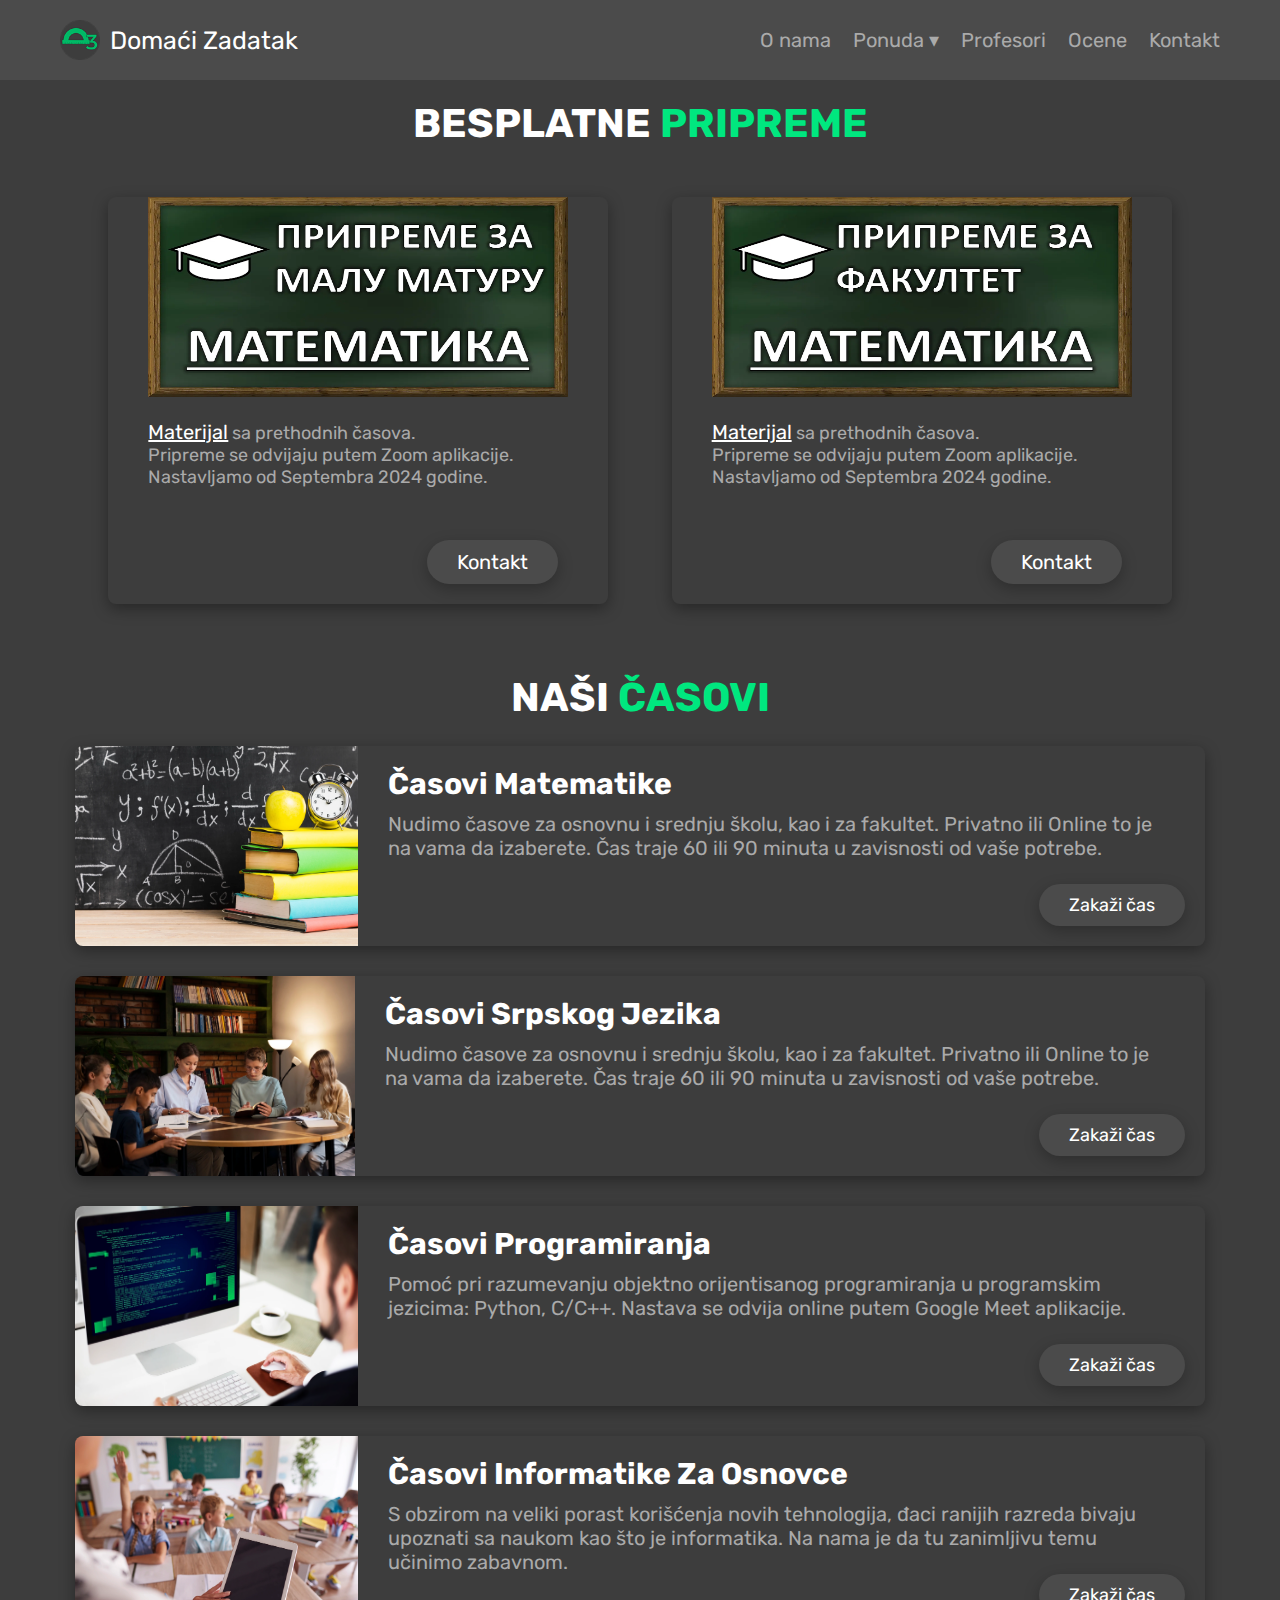
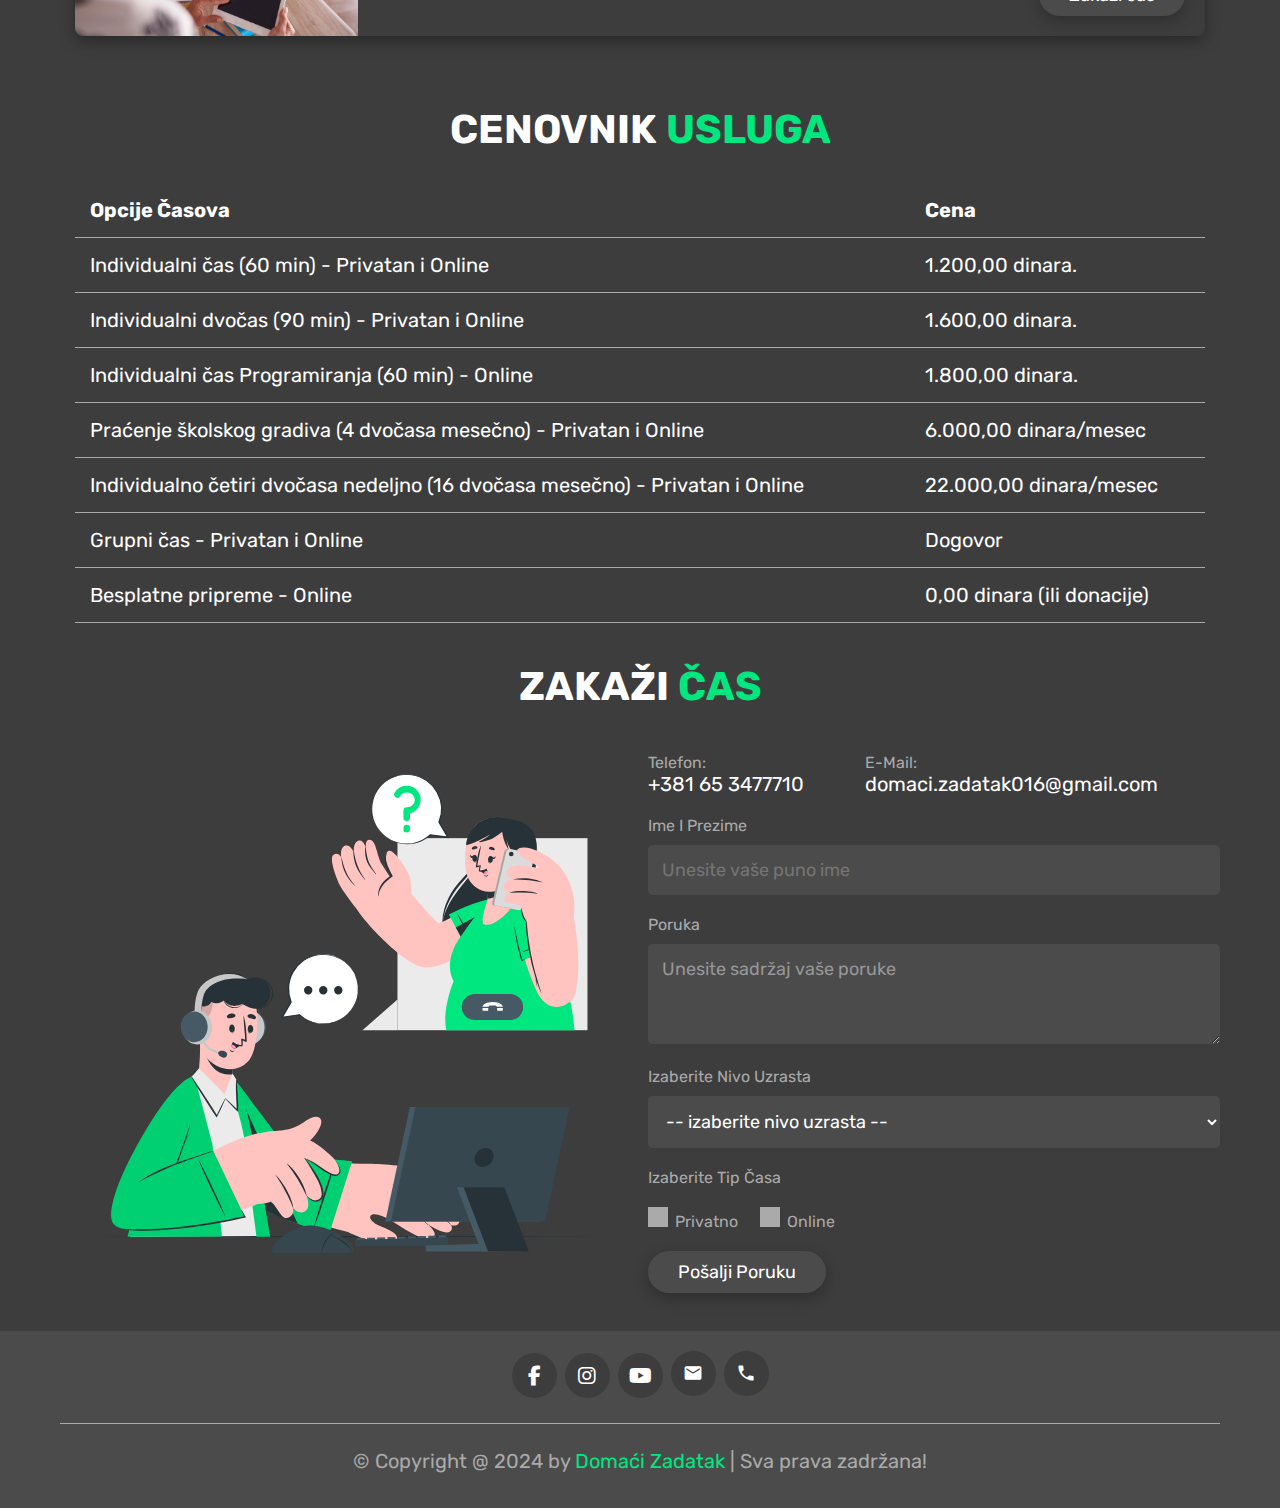
==== commit fc8e7a72: "Update for next season" ====
--- a/pages/courses.html
+++ b/pages/courses.html
@@ -88,15 +88,14 @@
         <div class="course">
           <img src="../images/MalaMatura-Matematika.webp" alt="Course 3" />
           <p class="course-description">
-            -
             <a
               href="https://drive.google.com/drive/folders/1XejvyKMwtTOTBCeIyCP1ISAHvlrgRoYe"
               target="_blank"
               >Materijal</a
             >
             sa prethodnih časova.<br />
-            - Pripreme se odvijaju putem Google Meet aplikacije. <br />
-            - Vreme održavanja: Nedeljom u 19:30h
+            Pripreme se odvijaju putem Zoom aplikacije. <br />
+            Nastavljamo od Septembra 2024 godine.
           </p>
           <div class="courseBtn">
             <a
@@ -110,22 +109,21 @@
         <div class="course">
           <img src="../images/Prip-Mat.webp" alt="Course 2" />
           <p class="course-description">
-            -
             <a
               href="https://drive.google.com/drive/folders/1qzrS9e7xkzWcD4H5pQMg1ieaDmD5D6mb?usp=sharing"
               target="_blank"
               >Materijal</a
             >
             sa prethodnih časova.<br />
-            - Pripreme se odvijaju putem Zoom aplikacije. <br />
-            - Vreme održavanja: Nedeljom u 12:00h
+            Pripreme se odvijaju putem Zoom aplikacije. <br />
+            Nastavljamo od Septembra 2024 godine.
           </p>
           <div class="courseBtn">
             <a
-              href="https://uni-wuppertal.zoom.us/j/63500427580?pwd=U01rUi9MU2dKeE5oNXMwUTlpMnFZQT09"
+              href="tel:+381653477710"
               target="_blank"
               class="btn"
-              >Otvori čas</a
+              >Kontakt</a
             >
           </div>
         </div>
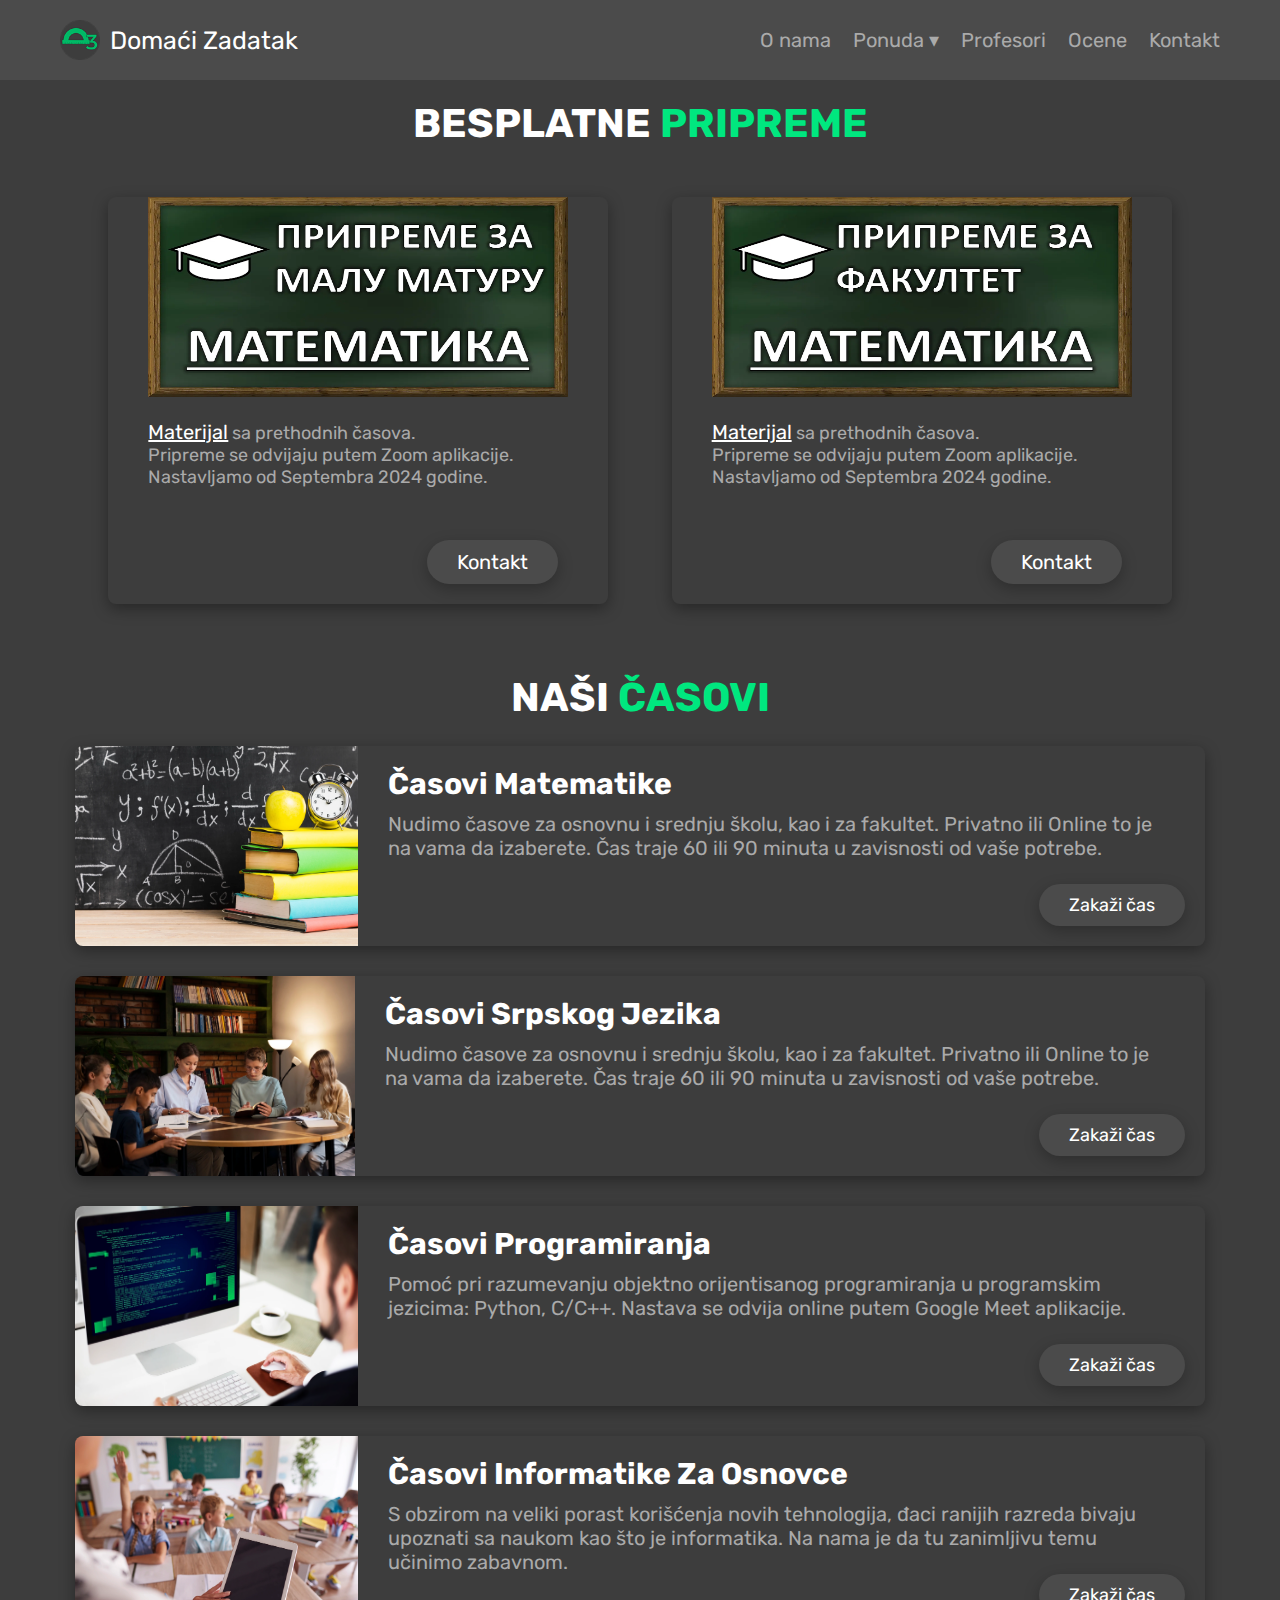
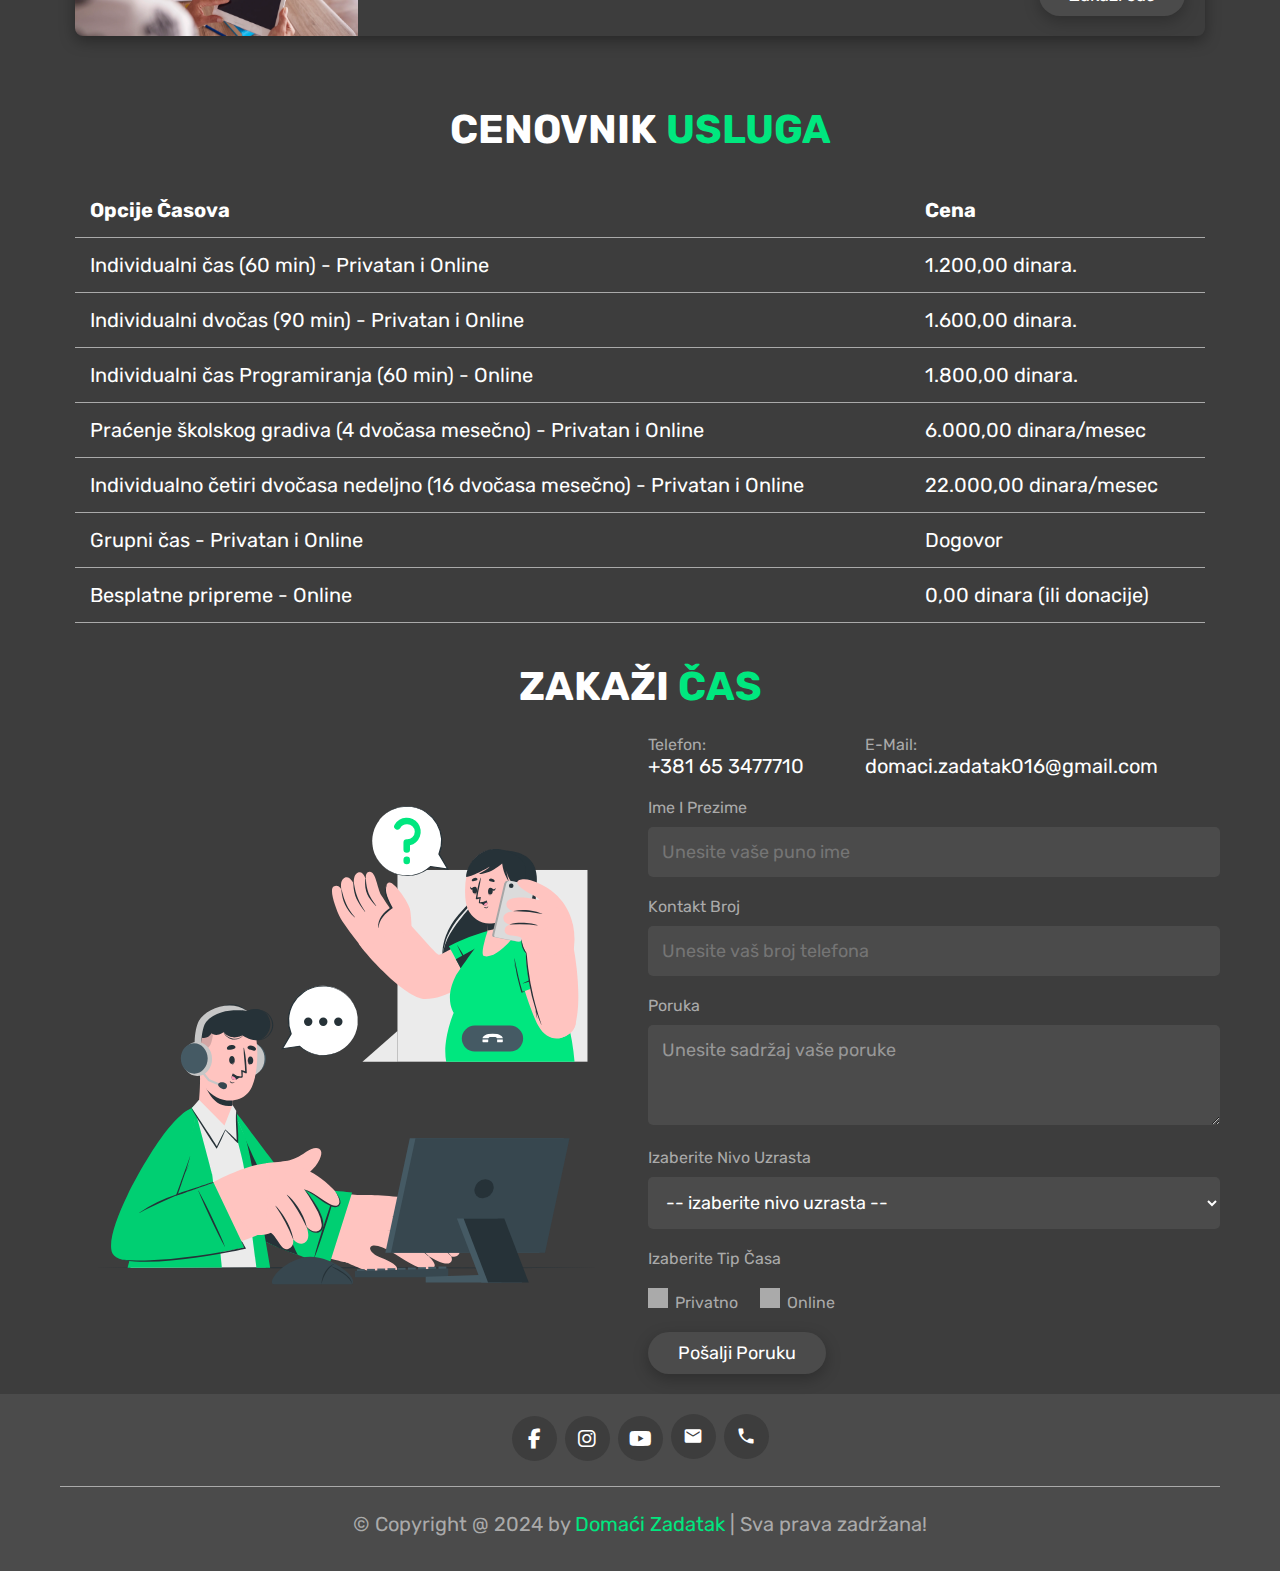
==== commit 4052393d: "Phone number required field added" ====
--- a/pages/courses.html
+++ b/pages/courses.html
@@ -255,6 +255,15 @@
             placeholder="Unesite vaše puno ime"
             maxlength="50"
             name="name"
+            class="box"
+          />
+          <span>Kontakt broj</span>
+          <input
+            type="tel"
+            required
+            placeholder="Unesite vaš broj telefona"
+            maxlength="15"
+            name="phone"
             class="box"
           />
           <!-- <span>E-mail</span>
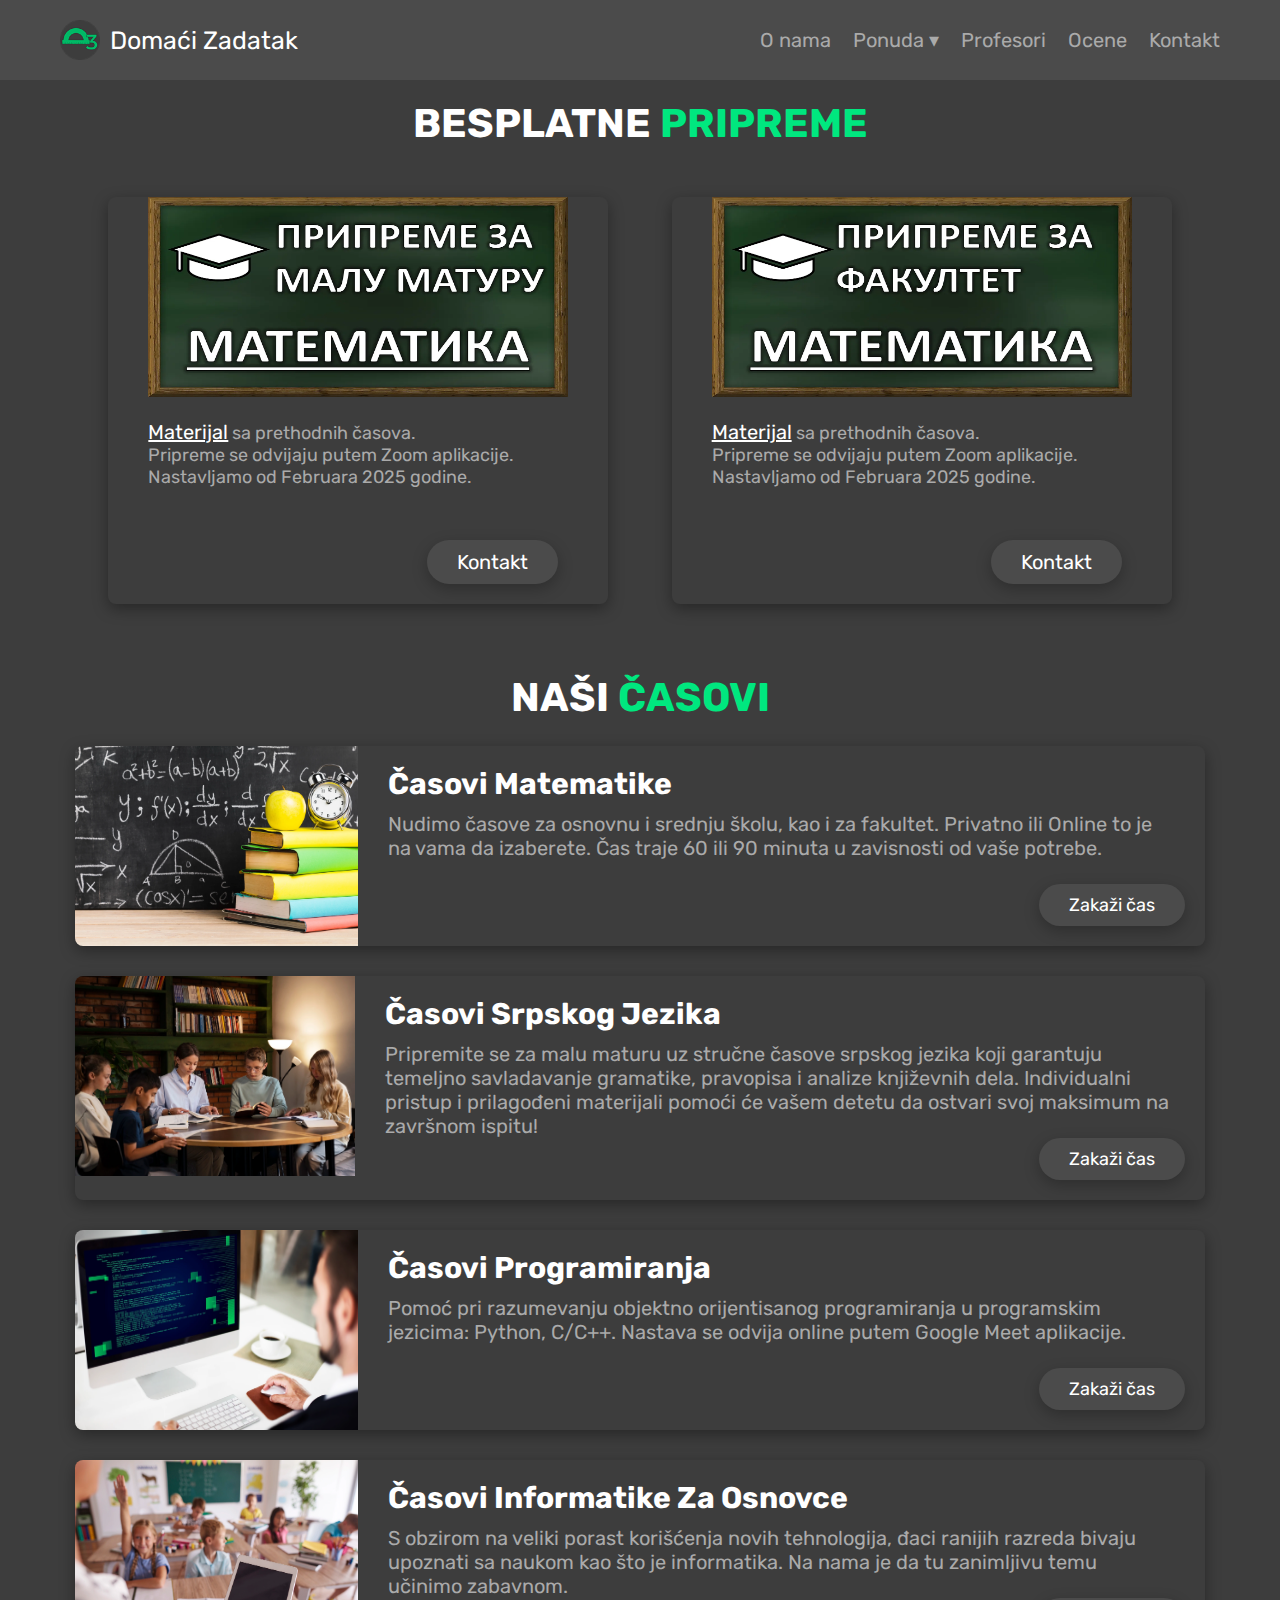
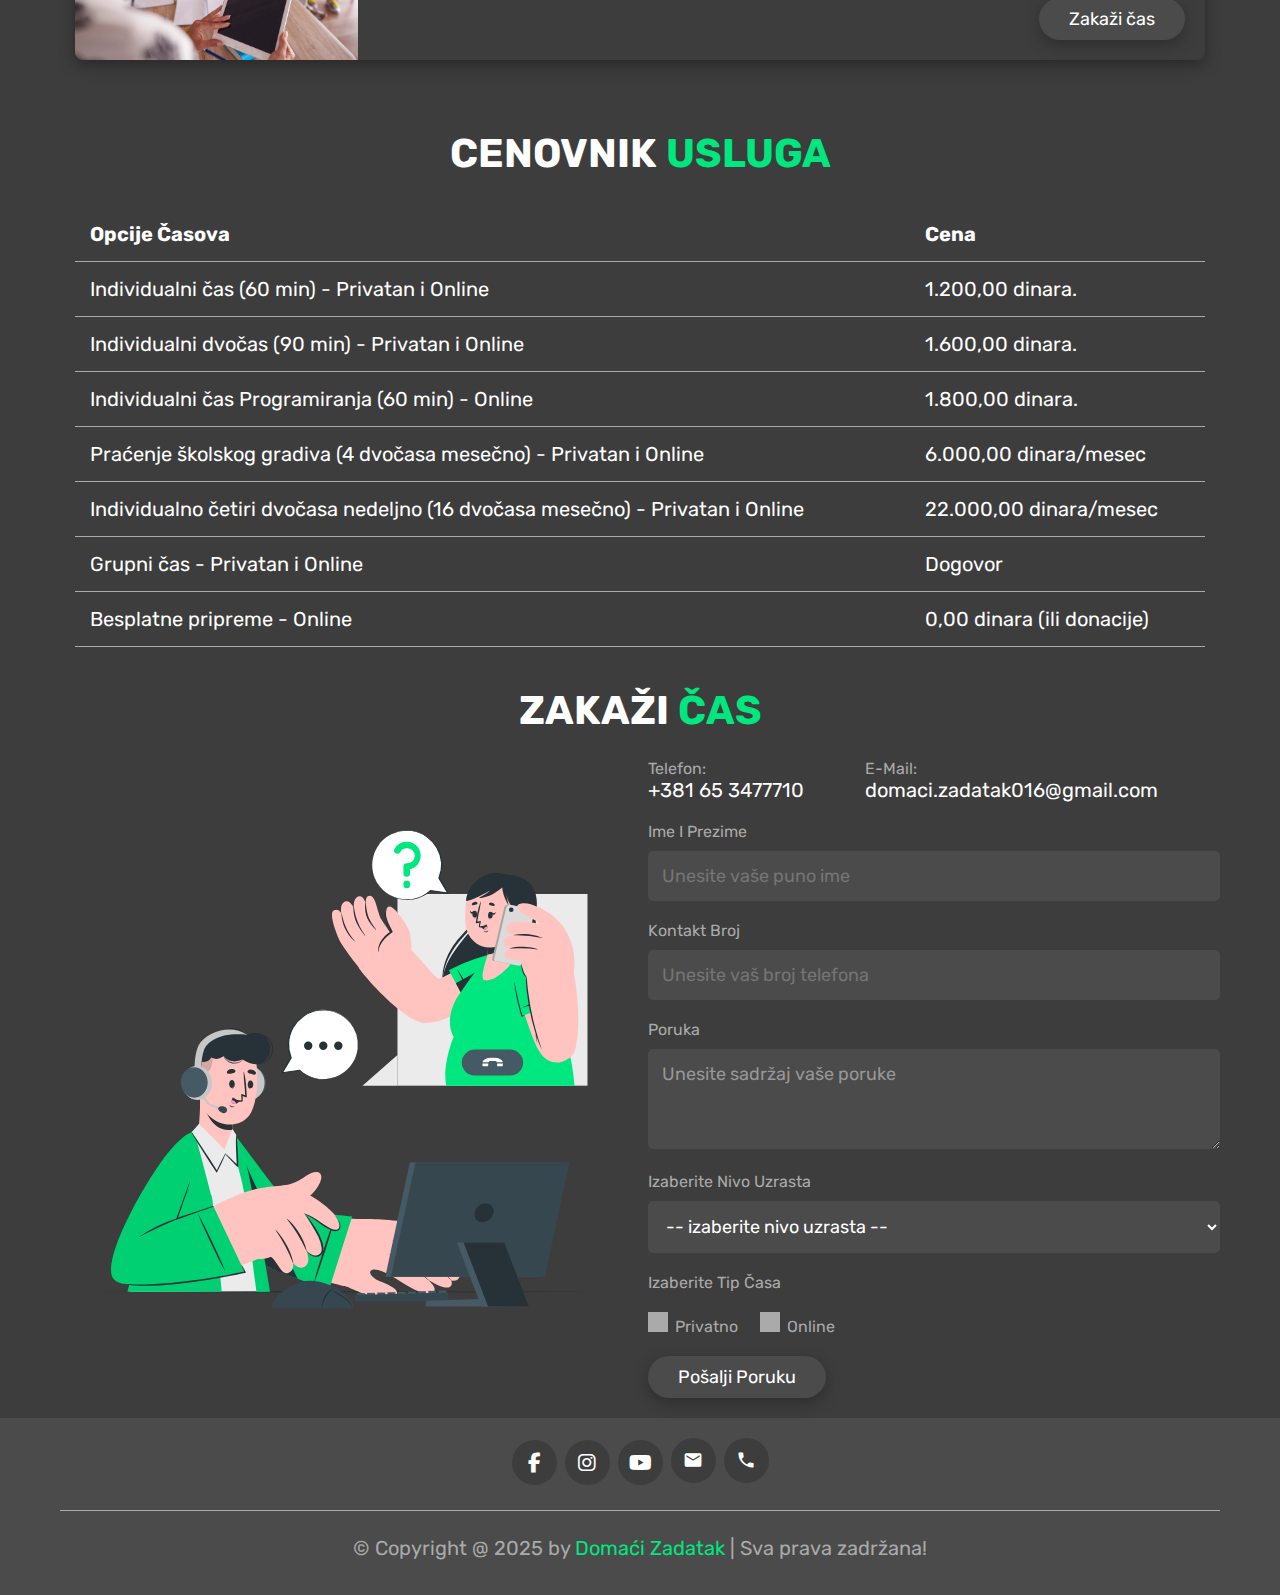
==== commit 7c6b3912: "New teacher added. Small updates" ====
--- a/pages/courses.html
+++ b/pages/courses.html
@@ -95,7 +95,7 @@
             >
             sa prethodnih časova.<br />
             Pripreme se odvijaju putem Zoom aplikacije. <br />
-            Nastavljamo od Septembra 2024 godine.
+            Nastavljamo od Februara 2025 godine.
           </p>
           <div class="courseBtn">
             <a
@@ -116,7 +116,7 @@
             >
             sa prethodnih časova.<br />
             Pripreme se odvijaju putem Zoom aplikacije. <br />
-            Nastavljamo od Septembra 2024 godine.
+            Nastavljamo od Februara 2025 godine.
           </p>
           <div class="courseBtn">
             <a
@@ -152,9 +152,8 @@
         <div class="card-content" id="cas-srpski">
           <h3>Časovi Srpskog Jezika</h3>
           <p>
-            Nudimo časove za osnovnu i srednju školu, kao i za fakultet.
-            Privatno ili Online to je na vama da izaberete. Čas traje 60 ili 90
-            minuta u zavisnosti od vaše potrebe.
+            Pripremite se za malu maturu uz stručne časove srpskog jezika koji garantuju temeljno savladavanje gramatike, pravopisa i analize književnih dela. 
+            Individualni pristup i prilagođeni materijali pomoći će vašem detetu da ostvari svoj maksimum na završnom ispitu!
           </p>
           <a href="#contact" class="btn">Zakaži čas</a>
         </div>
@@ -340,7 +339,7 @@
         </div>
 
         <div class="credit">
-          &copy; Copyright @ 2024 by <span>Domaći Zadatak</span> | Sva prava
+          &copy; Copyright @ 2025 by <span>Domaći Zadatak</span> | Sva prava
           zadržana!
         </div>
         <a href="#" class="gotop"
